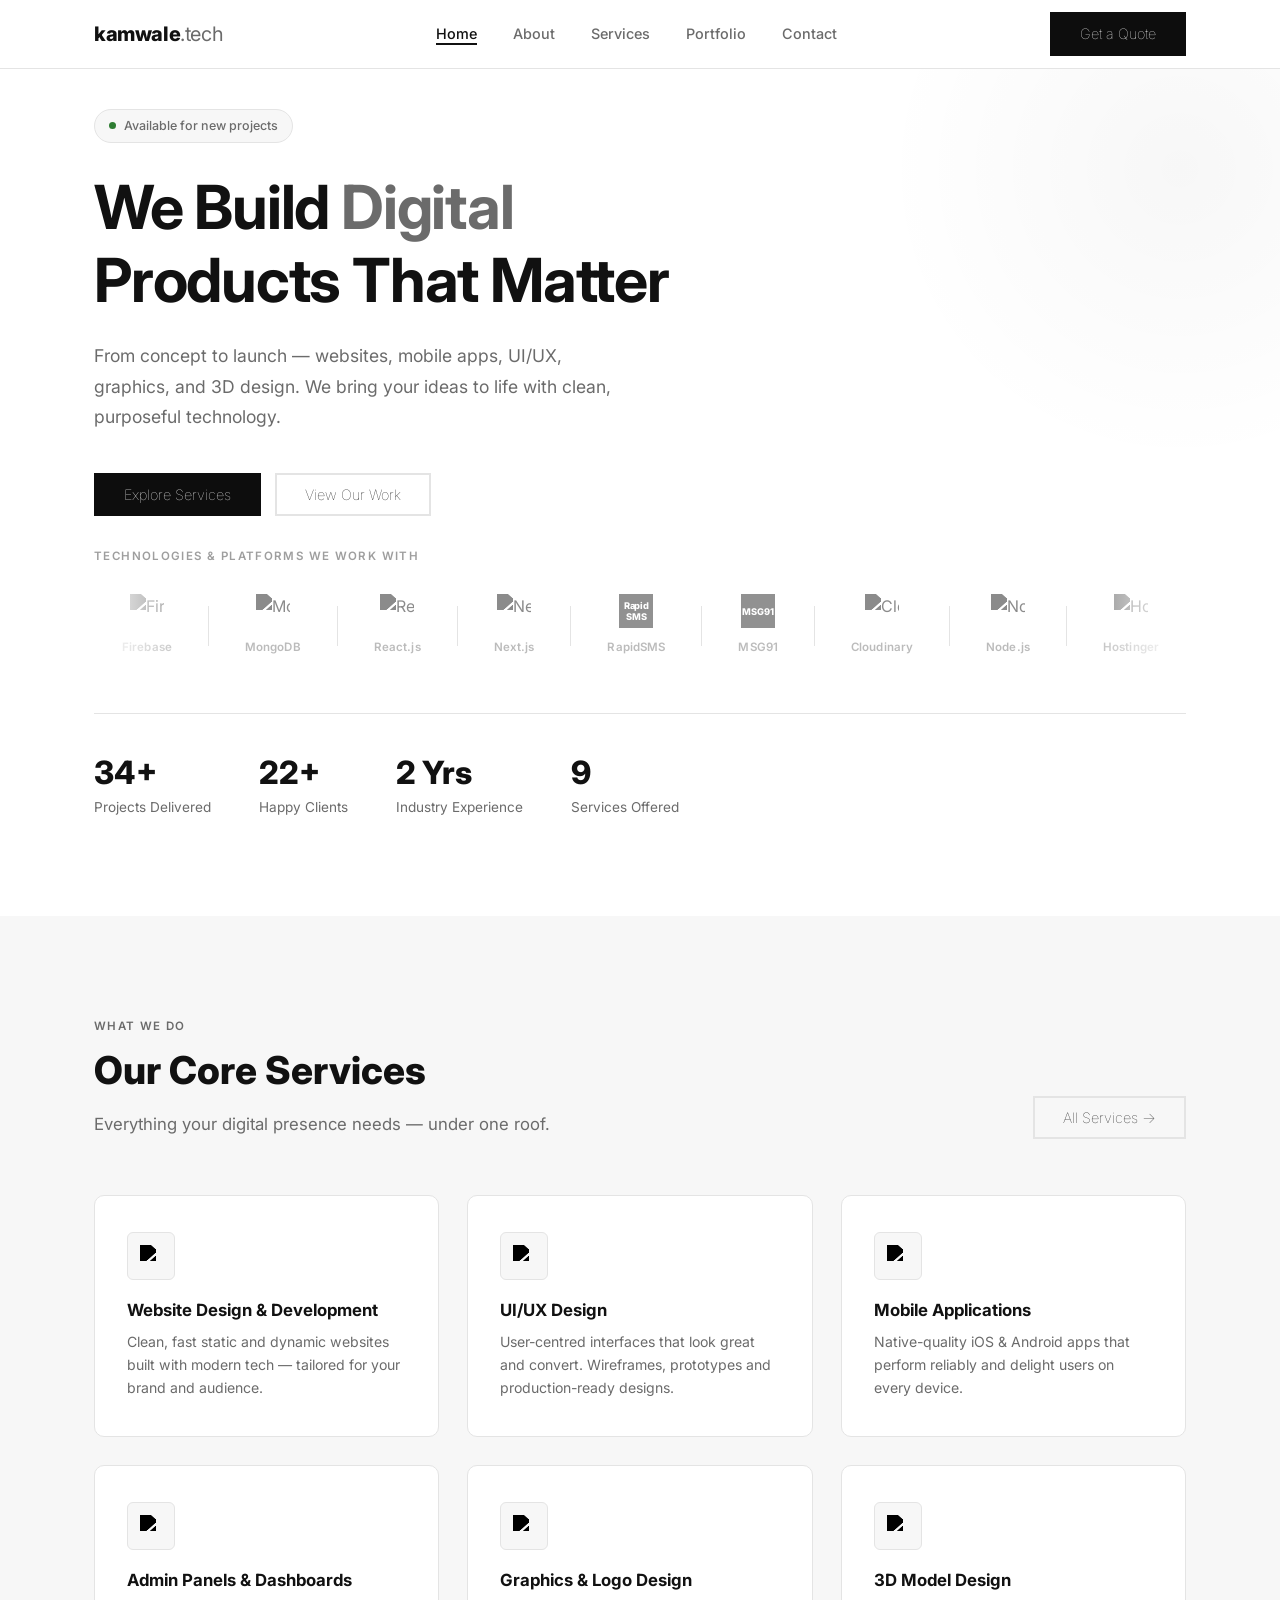
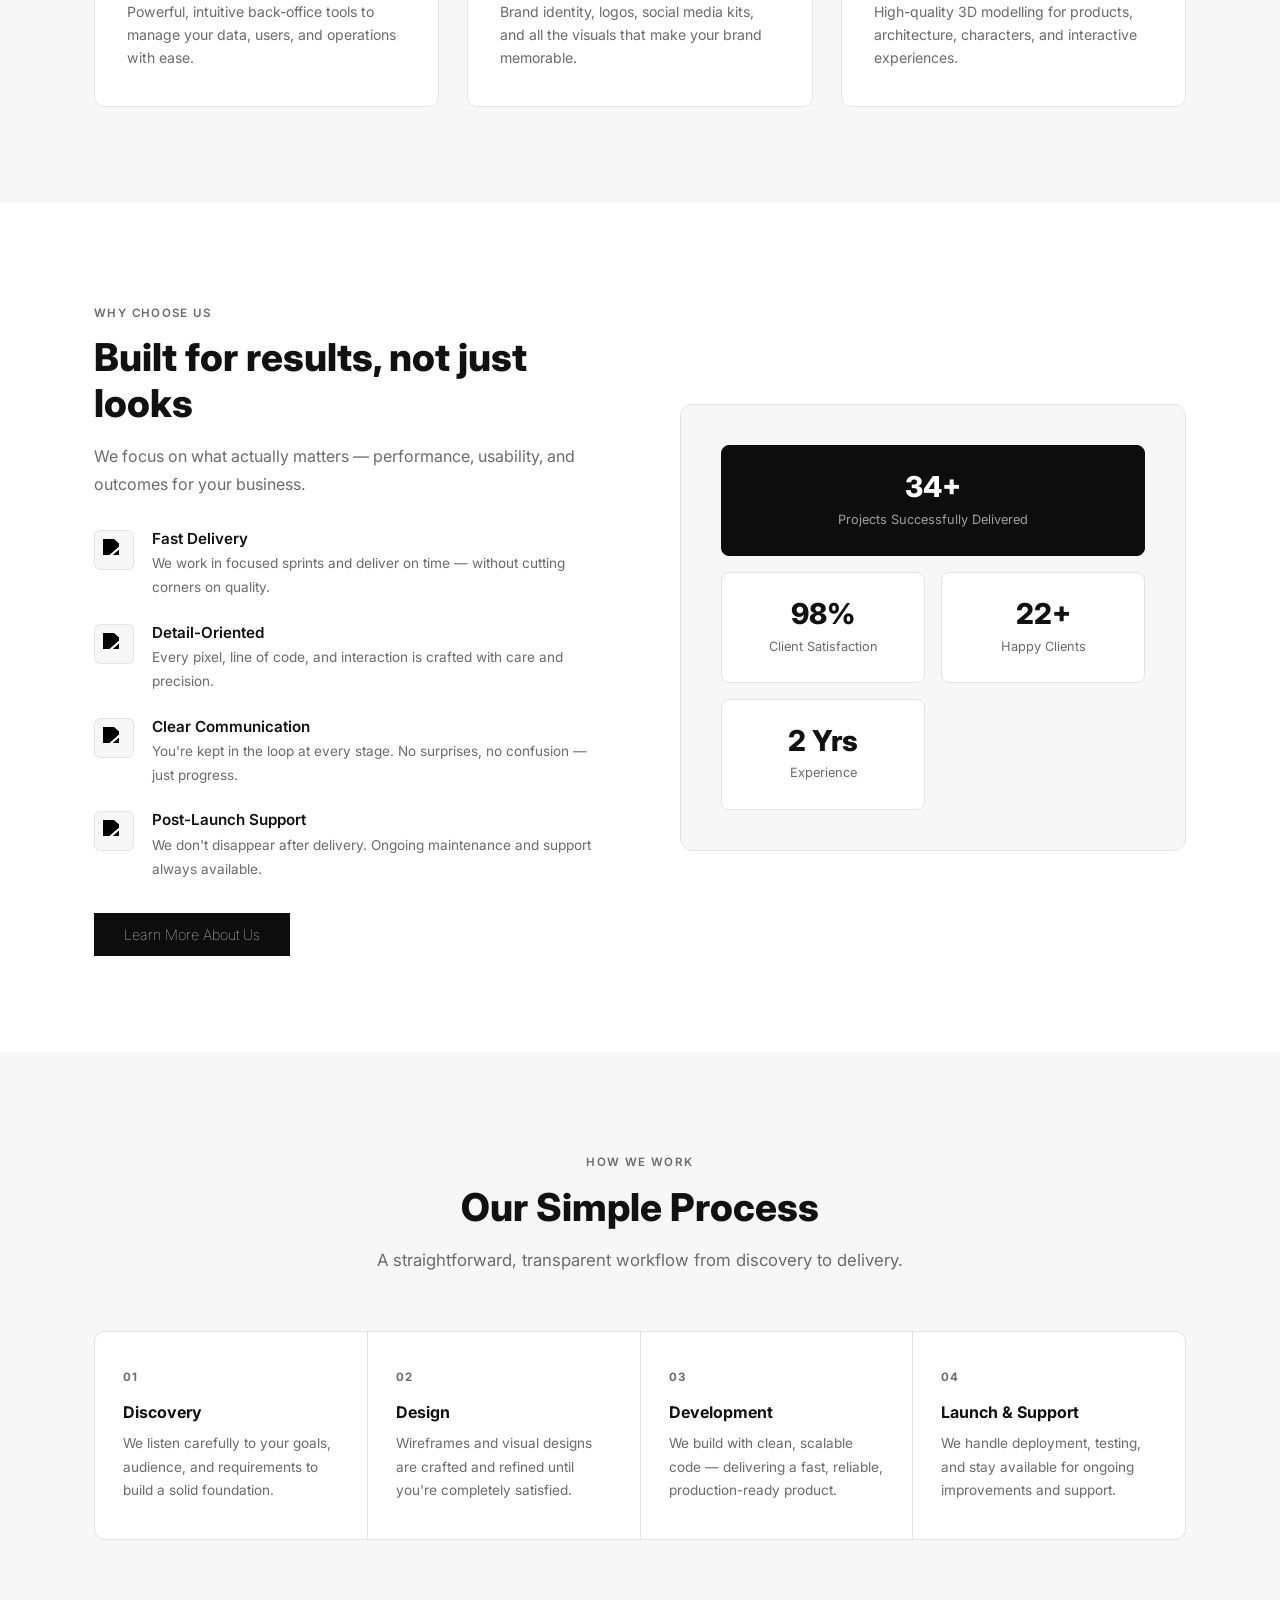
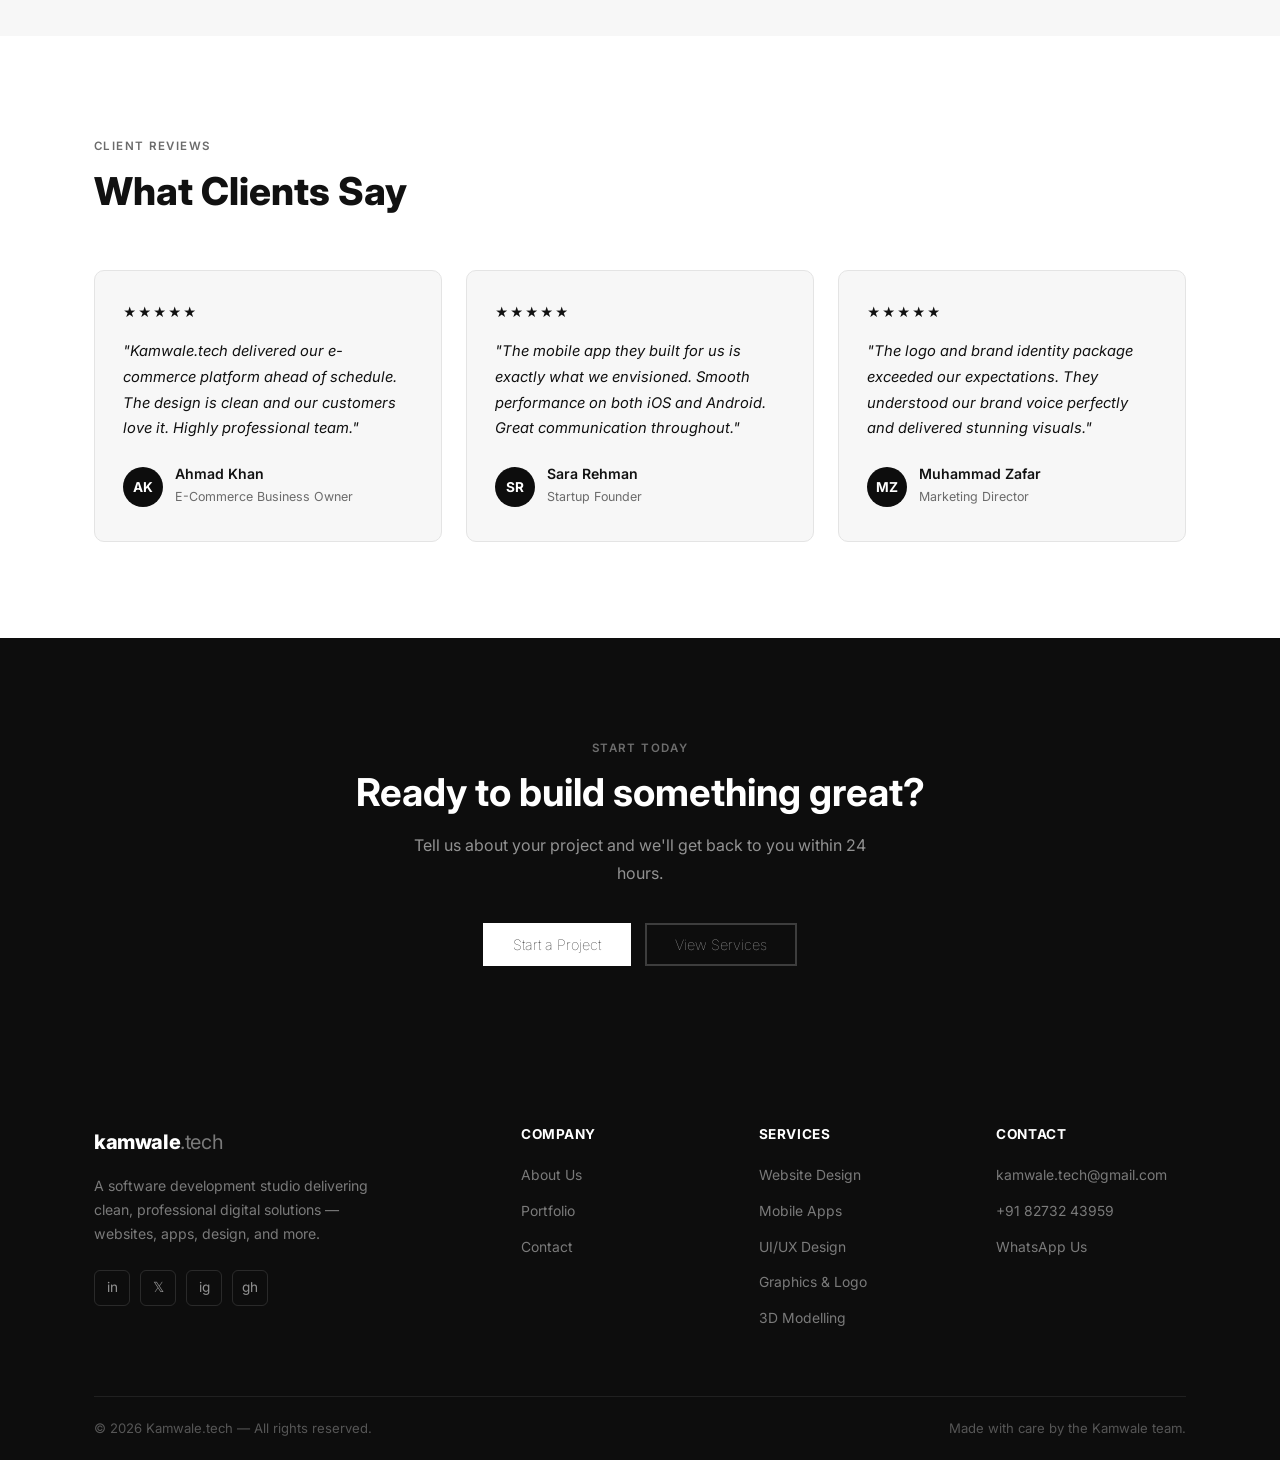
==== index.html @ 1d703f0e "upload my business website" ====
<!DOCTYPE html>
<html lang="en">

<head>
    <meta charset="UTF-8" />
    <meta name="viewport" content="width=device-width, initial-scale=1.0" />
    <meta name="description"
        content="Kamwale.tech — Professional software development services including website design, mobile apps, UI/UX, graphics and 3D design." />
    <title>Kamwale.tech — Software Development Services</title>
    <link rel="stylesheet" href="css/style.css" />
    <link rel="icon"
        href="/img/logo.png">
</head>

<body>

    <!-- ══ NAVBAR ══════════════════════════════════════════ -->
    <nav class="navbar" id="navbar">
        <div class="container">
            <div class="nav-inner">
                <a href="index.html" class="nav-logo">kamwale<span>.tech</span></a>
                <ul class="nav-links">
                    <li><a href="index.html">Home</a></li>
                    <li><a href="about.html">About</a></li>
                    <li><a href="services.html">Services</a></li>
                    <li><a href="portfolio.html">Portfolio</a></li>
                    <li><a href="contact.html">Contact</a></li>
                </ul>
                <div class="nav-cta">
                    <a href="contact.html" class="btn btn-dark">Get a Quote</a>
                </div>
                <button class="hamburger" id="hamburger" aria-label="Menu">
                    <span></span><span></span><span></span>
                </button>
            </div>
        </div>
    </nav>
    <nav class="mobile-menu" id="mobileMenu">
        <a href="index.html">Home</a>
        <a href="about.html">About</a>
        <a href="services.html">Services</a>
        <a href="portfolio.html">Portfolio</a>
        <a href="contact.html">Contact</a>
        <div class="mobile-menu-cta">
            <a href="contact.html" class="btn btn-dark" style="width:100%;justify-content:center;">Get a Quote</a>
        </div>
    </nav>

    <!-- ══ HERO ════════════════════════════════════════════ -->
    <section class="hero">
        <div class="container">

            <div class="hero-badge">
                <span></span>
                Available for new projects
            </div>
            <h1>
                We Build <em>Digital</em><br>
                Products That Matter
            </h1>
            <p class="hero-desc">
                From concept to launch — websites, mobile apps, UI/UX, graphics, and 3D design.
                We bring your ideas to life with clean, purposeful technology.
            </p>
            <div class="hero-actions">
                <a href="services.html" class="btn btn-dark">Explore Services</a>
                <a href="portfolio.html" class="btn btn-outline">View Our Work</a>
            </div>

            <!-- ── Tech Carousel ────────────────────────── -->
            <div class="tech-strip">
                <p class="tech-strip-label">Technologies &amp; Platforms We Work With</p>
                <div class="carousel-wrapper">
                    <div class="carousel-track">
                        <!-- Set 1 -->
                        <div class="carousel-item">
                            <img src="https://cdn.jsdelivr.net/npm/simple-icons@v13/icons/firebase.svg"
                                alt="Firebase" />
                            <span>Firebase</span>
                        </div>
                        <div class="carousel-divider"></div>
                        <div class="carousel-item">
                            <img src="https://cdn.jsdelivr.net/npm/simple-icons@v13/icons/mongodb.svg" alt="MongoDB" />
                            <span>MongoDB</span>
                        </div>
                        <div class="carousel-divider"></div>
                        <div class="carousel-item">
                            <img src="https://cdn.jsdelivr.net/npm/simple-icons@v13/icons/react.svg" alt="React.js" />
                            <span>React.js</span>
                        </div>
                        <div class="carousel-divider"></div>
                        <div class="carousel-item">
                            <img src="https://cdn.jsdelivr.net/npm/simple-icons@v13/icons/nextdotjs.svg"
                                alt="Next.js" />
                            <span>Next.js</span>
                        </div>
                        <div class="carousel-divider"></div>
                        <div class="carousel-item">
                            <div class="ci-text">Rapid SMS</div>
                            <span>RapidSMS</span>
                        </div>
                        <div class="carousel-divider"></div>
                        <div class="carousel-item">
                            <div class="ci-text">MSG91</div>
                            <span>MSG91</span>
                        </div>
                        <div class="carousel-divider"></div>
                        <div class="carousel-item">
                            <img src="https://cdn.jsdelivr.net/npm/simple-icons@v13/icons/cloudinary.svg"
                                alt="Cloudinary" />
                            <span>Cloudinary</span>
                        </div>
                        <div class="carousel-divider"></div>
                        <div class="carousel-item">
                            <img src="https://cdn.jsdelivr.net/npm/simple-icons@v13/icons/nodedotjs.svg"
                                alt="Node.js" />
                            <span>Node.js</span>
                        </div>
                        <div class="carousel-divider"></div>
                        <div class="carousel-item">
                            <img src="https://cdn.jsdelivr.net/npm/simple-icons@v13/icons/hostinger.svg"
                                alt="Hostinger" />
                            <span>Hostinger</span>
                        </div>
                        <div class="carousel-divider"></div>
                        <div class="carousel-item">
                            <img src="https://cdn.jsdelivr.net/npm/simple-icons@v13/icons/vercel.svg" alt="Vercel" />
                            <span>Vercel</span>
                        </div>
                        <div class="carousel-divider"></div>
                        <div class="carousel-item">
                            <img src="https://cdn.jsdelivr.net/npm/simple-icons@v13/icons/github.svg" alt="GitHub" />
                            <span>GitHub</span>
                        </div>
                        <div class="carousel-divider"></div>
                        <!-- Set 2 (duplicate for seamless loop) -->
                        <div class="carousel-item">
                            <img src="https://cdn.jsdelivr.net/npm/simple-icons@v13/icons/firebase.svg"
                                alt="Firebase" />
                            <span>Firebase</span>
                        </div>
                        <div class="carousel-divider"></div>
                        <div class="carousel-item">
                            <img src="https://cdn.jsdelivr.net/npm/simple-icons@v13/icons/mongodb.svg" alt="MongoDB" />
                            <span>MongoDB</span>
                        </div>
                        <div class="carousel-divider"></div>
                        <div class="carousel-item">
                            <img src="https://cdn.jsdelivr.net/npm/simple-icons@v13/icons/react.svg" alt="React.js" />
                            <span>React.js</span>
                        </div>
                        <div class="carousel-divider"></div>
                        <div class="carousel-item">
                            <img src="https://cdn.jsdelivr.net/npm/simple-icons@v13/icons/nextdotjs.svg"
                                alt="Next.js" />
                            <span>Next.js</span>
                        </div>
                        <div class="carousel-divider"></div>
                        <div class="carousel-item">
                            <div class="ci-text">Rapid SMS</div>
                            <span>RapidSMS</span>
                        </div>
                        <div class="carousel-divider"></div>
                        <div class="carousel-item">
                            <div class="ci-text">MSG91</div>
                            <span>MSG91</span>
                        </div>
                        <div class="carousel-divider"></div>
                        <div class="carousel-item">
                            <img src="https://cdn.jsdelivr.net/npm/simple-icons@v13/icons/cloudinary.svg"
                                alt="Cloudinary" />
                            <span>Cloudinary</span>
                        </div>
                        <div class="carousel-divider"></div>
                        <div class="carousel-item">
                            <img src="https://cdn.jsdelivr.net/npm/simple-icons@v13/icons/nodedotjs.svg"
                                alt="Node.js" />
                            <span>Node.js</span>
                        </div>
                        <div class="carousel-divider"></div>
                        <div class="carousel-item">
                            <img src="https://cdn.jsdelivr.net/npm/simple-icons@v13/icons/hostinger.svg"
                                alt="Hostinger" />
                            <span>Hostinger</span>
                        </div>
                        <div class="carousel-divider"></div>
                        <div class="carousel-item">
                            <img src="https://cdn.jsdelivr.net/npm/simple-icons@v13/icons/vercel.svg" alt="Vercel" />
                            <span>Vercel</span>
                        </div>
                        <div class="carousel-divider"></div>
                        <div class="carousel-item">
                            <img src="https://cdn.jsdelivr.net/npm/simple-icons@v13/icons/github.svg" alt="GitHub" />
                            <span>GitHub</span>
                        </div>
                        <div class="carousel-divider"></div>
                    </div>
                </div>
            </div>

            <div class="hero-stats">
                <div class="hero-stat">
                    <h3><span data-count="34" data-suffix="+">50+</span></h3>
                    <p>Projects Delivered</p>
                </div>
                <div class="hero-stat">
                    <h3><span data-count="22" data-suffix="+">30+</span></h3>
                    <p>Happy Clients</p>
                </div>
                <div class="hero-stat">
                    <h3><span data-count="2" data-suffix=" Yrs">2 Yrs</span></h3>
                    <p>Industry Experience</p>
                </div>
                <div class="hero-stat">
                    <h3><span data-count="9" data-suffix="">9</span></h3>
                    <p>Services Offered</p>
                </div>
            </div>
        </div>
    </section>

    <!-- ══ SERVICES ════════════════════════════════════════ -->
    <section class="services">
        <div class="container">
            <div class="services-header">
                <div>
                    <span class="section-tag">What We Do</span>
                    <h2 class="section-title">Our Core Services</h2>
                    <p class="section-desc">Everything your digital presence needs — under one roof.</p>
                </div>
                <a href="services.html" class="btn btn-outline">All Services →</a>
            </div>
            <div class="grid-3" data-stagger>
                <div class="service-card">
                    <div class="service-icon"><img src="https://cdn.jsdelivr.net/npm/lucide-static@0.344.0/icons/globe.svg" alt="Website" /></div>
                    <h3>Website Design & Development</h3>
                    <p>Clean, fast static and dynamic websites built with modern tech — tailored for your brand and
                        audience.</p>
                </div>
                <div class="service-card">
                    <div class="service-icon"><img src="https://cdn.jsdelivr.net/npm/lucide-static@0.344.0/icons/palette.svg" alt="UI/UX" /></div>
                    <h3>UI/UX Design</h3>
                    <p>User-centred interfaces that look great and convert. Wireframes, prototypes and production-ready
                        designs.</p>
                </div>
                <div class="service-card">
                    <div class="service-icon"><img src="https://cdn.jsdelivr.net/npm/lucide-static@0.344.0/icons/smartphone.svg" alt="Mobile" /></div>
                    <h3>Mobile Applications</h3>
                    <p>Native-quality iOS & Android apps that perform reliably and delight users on every device.</p>
                </div>
                <div class="service-card">
                    <div class="service-icon"><img src="https://cdn.jsdelivr.net/npm/lucide-static@0.344.0/icons/monitor.svg" alt="Admin Panel" /></div>
                    <h3>Admin Panels & Dashboards</h3>
                    <p>Powerful, intuitive back-office tools to manage your data, users, and operations with ease.</p>
                </div>
                <div class="service-card">
                    <div class="service-icon"><img src="https://cdn.jsdelivr.net/npm/lucide-static@0.344.0/icons/pen-tool.svg" alt="Graphics" /></div>
                    <h3>Graphics & Logo Design</h3>
                    <p>Brand identity, logos, social media kits, and all the visuals that make your brand memorable.</p>
                </div>
                <div class="service-card">
                    <div class="service-icon"><img src="https://cdn.jsdelivr.net/npm/lucide-static@0.344.0/icons/box.svg" alt="3D" /></div>
                    <h3>3D Model Design</h3>
                    <p>High-quality 3D modelling for products, architecture, characters, and interactive experiences.
                    </p>
                </div>
            </div>
        </div>
    </section>

    <!-- ══ WHY KAMWALE ══════════════════════════════════════ -->
    <section class="why-us">
        <div class="container">
            <div class="why-us-grid">
                <div>
                    <span class="section-tag">Why Choose Us</span>
                    <h2 class="section-title">Built for results, not just looks</h2>
                    <p>We focus on what actually matters — performance, usability, and outcomes for your business.</p>
                    <div class="why-list">
                        <div class="why-item reveal">
                            <div class="why-item-icon"><img src="https://cdn.jsdelivr.net/npm/lucide-static@0.344.0/icons/zap.svg" alt="Fast Delivery" /></div>
                            <div>
                                <h4>Fast Delivery</h4>
                                <p>We work in focused sprints and deliver on time — without cutting corners on quality.
                                </p>
                            </div>
                        </div>
                        <div class="why-item reveal">
                            <div class="why-item-icon"><img src="https://cdn.jsdelivr.net/npm/lucide-static@0.344.0/icons/search.svg" alt="Detail-Oriented" /></div>
                            <div>
                                <h4>Detail-Oriented</h4>
                                <p>Every pixel, line of code, and interaction is crafted with care and precision.</p>
                            </div>
                        </div>
                        <div class="why-item reveal">
                            <div class="why-item-icon"><img src="https://cdn.jsdelivr.net/npm/lucide-static@0.344.0/icons/message-circle.svg" alt="Communication" /></div>
                            <div>
                                <h4>Clear Communication</h4>
                                <p>You're kept in the loop at every stage. No surprises, no confusion — just progress.
                                </p>
                            </div>
                        </div>
                        <div class="why-item reveal">
                            <div class="why-item-icon"><img src="https://cdn.jsdelivr.net/npm/lucide-static@0.344.0/icons/shield.svg" alt="Support" /></div>
                            <div>
                                <h4>Post-Launch Support</h4>
                                <p>We don't disappear after delivery. Ongoing maintenance and support always available.
                                </p>
                            </div>
                        </div>
                    </div>
                    <div style="margin-top:32px;">
                        <a href="about.html" class="btn btn-dark">Learn More About Us</a>
                    </div>
                </div>
                <div class="why-visual reveal">
                    <div class="why-card">
                        <h3 data-count="34" data-suffix="+">35+</h3>
                        <p>Projects Successfully Delivered</p>
                    </div>
                    <div class="why-card">
                        <h3 data-count="98" data-suffix="%">98%</h3>
                        <p>Client Satisfaction</p>
                    </div>
                    <div class="why-card">
                        <h3 data-count="22" data-suffix="+">22+</h3>
                        <p>Happy Clients</p>
                    </div>
                    <div class="why-card">
                        <h3 data-count="2" data-suffix=" Yrs">2 Yrs</h3>
                        <p>Experience</p>
                    </div>
                </div>
            </div>
        </div>
    </section>

    <!-- ══ PROCESS ══════════════════════════════════════════ -->
    <section class="process">
        <div class="container">
            <div style="text-align:center;margin-bottom:0;">
                <span class="section-tag">How We Work</span>
                <h2 class="section-title">Our Simple Process</h2>
                <p class="section-desc" style="margin:0 auto;">A straightforward, transparent workflow from discovery to
                    delivery.</p>
            </div>
            <div class="process-steps reveal">
                <div class="step">
                    <div class="step-num">01</div>
                    <h3>Discovery</h3>
                    <p>We listen carefully to your goals, audience, and requirements to build a solid foundation.</p>
                </div>
                <div class="step">
                    <div class="step-num">02</div>
                    <h3>Design</h3>
                    <p>Wireframes and visual designs are crafted and refined until you're completely satisfied.</p>
                </div>
                <div class="step">
                    <div class="step-num">03</div>
                    <h3>Development</h3>
                    <p>We build with clean, scalable code — delivering a fast, reliable, production-ready product.</p>
                </div>
                <div class="step">
                    <div class="step-num">04</div>
                    <h3>Launch & Support</h3>
                    <p>We handle deployment, testing, and stay available for ongoing improvements and support.</p>
                </div>
            </div>
        </div>
    </section>

    <!-- ══ TESTIMONIALS ═════════════════════════════════════ -->
    <section class="testimonials">
        <div class="container">
            <span class="section-tag">Client Reviews</span>
            <h2 class="section-title">What Clients Say</h2>
            <div class="testi-grid">
                <div class="testi-card reveal">
                    <div class="testi-stars">★★★★★</div>
                    <blockquote>"Kamwale.tech delivered our e-commerce platform ahead of schedule. The design is clean
                        and our customers love it. Highly professional team."</blockquote>
                    <div class="testi-author">
                        <div class="testi-avatar">AK</div>
                        <div>
                            <h5>Ahmad Khan</h5>
                            <span>E-Commerce Business Owner</span>
                        </div>
                    </div>
                </div>
                <div class="testi-card reveal">
                    <div class="testi-stars">★★★★★</div>
                    <blockquote>"The mobile app they built for us is exactly what we envisioned. Smooth performance on
                        both iOS and Android. Great communication throughout."</blockquote>
                    <div class="testi-author">
                        <div class="testi-avatar">SR</div>
                        <div>
                            <h5>Sara Rehman</h5>
                            <span>Startup Founder</span>
                        </div>
                    </div>
                </div>
                <div class="testi-card reveal">
                    <div class="testi-stars">★★★★★</div>
                    <blockquote>"The logo and brand identity package exceeded our expectations. They understood our
                        brand voice perfectly and delivered stunning visuals."</blockquote>
                    <div class="testi-author">
                        <div class="testi-avatar">MZ</div>
                        <div>
                            <h5>Muhammad Zafar</h5>
                            <span>Marketing Director</span>
                        </div>
                    </div>
                </div>
            </div>
        </div>
    </section>

    <!-- ══ CTA BANNER ═══════════════════════════════════════ -->
    <section class="cta-banner">
        <div class="container">
            <span class="section-tag" style="color:rgba(255,255,255,0.4);">Start Today</span>
            <h2>Ready to build something great?</h2>
            <p>Tell us about your project and we'll get back to you within 24 hours.</p>
            <div class="btn-actions">
                <a href="contact.html" class="btn btn-white">Start a Project</a>
                <a href="services.html" class="btn btn-outline"
                    style="border-color:rgba(255,255,255,0.2);color:rgba(255,255,255,0.7);">View Services</a>
            </div>
        </div>
    </section>

    <!-- ══ FOOTER ═══════════════════════════════════════════ -->
    <footer class="footer">
        <div class="container">
            <div class="footer-grid">
                <div class="footer-brand">
                    <a href="index.html" class="nav-logo">kamwale<span>.tech</span></a>
                    <p>A software development studio delivering clean, professional digital solutions — websites, apps,
                        design, and more.</p>
                    <div class="footer-social">
                        <a href="https://www.linkedin.com/in/kamwale-tech" class="social-icon" title="LinkedIn">in</a>
                        <a href="#" class="social-icon" title="Twitter/X">𝕏</a>
                        <a href="#" class="social-icon" title="Instagram">ig</a>
                        <a href="#" class="social-icon" title="GitHub">gh</a>
                    </div>
                </div>
                <div class="footer-col">
                    <h4>Company</h4>
                    <ul>
                        <li><a href="about.html">About Us</a></li>
                        <li><a href="portfolio.html">Portfolio</a></li>
                        <li><a href="contact.html">Contact</a></li>
                    </ul>
                </div>
                <div class="footer-col">
                    <h4>Services</h4>
                    <ul>
                        <li><a href="services.html">Website Design</a></li>
                        <li><a href="services.html">Mobile Apps</a></li>
                        <li><a href="services.html">UI/UX Design</a></li>
                        <li><a href="services.html">Graphics & Logo</a></li>
                        <li><a href="services.html">3D Modelling</a></li>
                    </ul>
                </div>
                <div class="footer-col">
                    <h4>Contact</h4>
                    <ul>
                        <li><a href="mailto:kamwale.tech@gmail.com">kamwale.tech@gmail.com</a></li>
                        <li><a href="tel:+918273243959">+91 82732 43959</a></li>
                        <li><a href="https://wa.me/918273243959" target="_blank">WhatsApp Us</a></li>
                    </ul>
                </div>
            </div>
            <div class="footer-bottom">
                <p>&copy; 2026 Kamwale.tech — All rights reserved.</p>
                <p>Made with care by the Kamwale team.</p>
            </div>
        </div>
    </footer>

    <button class="scroll-top" id="scrollTop" aria-label="Back to top">↑</button>

    <script src="js/main.js"></script>
</body>

</html>
---- css/style.css ----
/* ======================================================
   Kamwale.tech — Main Stylesheet
   Theme: Minimal, Clean, Monochrome
====================================================== */

@import url('https://fonts.googleapis.com/css2?family=Inter:wght@300;400;500;600;700;800&display=swap');

/* ── Reset & Base ──────────────────────────────────── */
*, *::before, *::after {
  box-sizing: border-box;
  margin: 0;
  padding: 0;
}

:root {
  --bg:         #ffffff;
  --bg-soft:    #f7f7f7;
  --bg-dark:    #0d0d0d;
  --bg-dark2:   #161616;
  --text:       #111111;
  --text-muted: #6b6b6b;
  --border:     #e4e4e4;
  --accent:     #111111;
  --white:      #ffffff;
  --radius:     6px;
  --transition: 0.25s ease;
  --shadow:     0 2px 16px rgba(0,0,0,0.07);
  --shadow-md:  0 4px 32px rgba(0,0,0,0.10);
}

html {
  scroll-behavior: smooth;
  font-size: 16px;
}

body {
  font-family: 'Inter', sans-serif;
  background: var(--bg);
  color: var(--text);
  line-height: 1.6;
  overflow-x: hidden;
}

a {
  color: inherit;
  text-decoration: none;
}

ul { list-style: none; }

img { max-width: 100%; display: block; }

/* ── Typography ────────────────────────────────────── */
h1, h2, h3, h4, h5 { font-weight: 700; line-height: 1.2; }
h1 { font-size: clamp(2.2rem, 5vw, 3.8rem); }
h2 { font-size: clamp(1.6rem, 3vw, 2.4rem); }
h3 { font-size: clamp(1.1rem, 2vw, 1.4rem); }
p  { color: var(--text-muted); font-size: 1rem; line-height: 1.75; }

.section-tag {
  display: inline-block;
  font-size: 0.72rem;
  font-weight: 600;
  letter-spacing: 0.12em;
  text-transform: uppercase;
  color: var(--text-muted);
  margin-bottom: 0.75rem;
}

.section-title {
  font-weight: 800;
  margin-bottom: 1rem;
}

.section-desc {
  font-size: 1.05rem;
  max-width: 560px;
  color: var(--text-muted);
}

/* ── Layout ────────────────────────────────────────── */
.container {
  max-width: 1140px;
  margin: 0 auto;
  padding: 0 24px;
}

section { padding: 96px 0; }

.grid-2 { display: grid; grid-template-columns: 1fr 1fr; gap: 48px; align-items: center; }
.grid-3 { display: grid; grid-template-columns: repeat(3, 1fr); gap: 28px; }
.grid-4 { display: grid; grid-template-columns: repeat(4, 1fr); gap: 24px; }

/* ── Buttons ───────────────────────────────────────── */
.btn {
  display: inline-flex;
  align-items: center;
  gap: 8px;
  padding: 8px 28px;
  /* border-radius: var(--radius); */
  font-size: 0.9rem;
  font-weight: 100;
  cursor: pointer;
  transition: all var(--transition);
  border: 2px solid transparent;
}

.btn-dark {
  background: var(--bg-dark);
  color: var(--white);
  border-color: var(--bg-dark);
}

.btn-dark:hover {
  background: #2a2a2a;
  border-color: #2a2a2a;
}

.btn-outline {
  background: transparent;
  color: var(--text);
  border-color: var(--border);
}

.btn-outline:hover {
  background: var(--bg-soft);
  border-color: var(--text);
}

.btn-white {
  background: var(--white);
  color: var(--bg-dark);
  border-color: var(--white);
}

.btn-white:hover {
  background: #eeeeee;
  border-color: #eeeeee;
}

/* ── Navbar ────────────────────────────────────────── */
.navbar {
  position: sticky;
  top: 0;
  z-index: 999;
  background: rgba(255, 255, 255, 0.95);
  backdrop-filter: blur(12px);
  -webkit-backdrop-filter: blur(12px);
  border-bottom: 1px solid var(--border);
  padding: 0;
  transition: box-shadow var(--transition);
}

.navbar.scrolled {
  box-shadow: var(--shadow);
}

.nav-inner {
  display: flex;
  align-items: center;
  justify-content: space-between;
  height: 68px;
}

.nav-logo {
  font-size: 1.25rem;
  font-weight: 800;
  color: var(--text);
  letter-spacing: -0.02em;
}

.nav-logo span {
  color: var(--text-muted);
  font-weight: 400;
}

.nav-links {
  display: flex;
  align-items: center;
  gap: 36px;
}

.nav-links a {
  font-size: 0.9rem;
  font-weight: 500;
  color: var(--text-muted);
  transition: color var(--transition);
  position: relative;
}

.nav-links a::after {
  content: '';
  position: absolute;
  bottom: -3px;
  left: 0;
  width: 0;
  height: 2px;
  background: var(--text);
  transition: width var(--transition);
}

.nav-links a:hover,
.nav-links a.active {
  color: var(--text);
}

.nav-links a:hover::after,
.nav-links a.active::after {
  width: 100%;
}

.nav-cta {
  display: flex;
  align-items: center;
  gap: 12px;
}

.hamburger {
  display: none;
  flex-direction: column;
  gap: 5px;
  cursor: pointer;
  padding: 4px;
}

.hamburger span {
  display: block;
  width: 24px;
  height: 2px;
  background: var(--text);
  transition: all var(--transition);
}

/* ── Hero ──────────────────────────────────────────── */
.hero {
  padding: 40px 0 96px;
  background: var(--bg);
  position: relative;
  overflow: hidden;
}

.hero::before {
  content: '';
  position: absolute;
  top: -200px;
  right: -200px;
  width: 600px;
  height: 600px;
  background: radial-gradient(circle, rgba(0,0,0,0.03) 0%, transparent 70%);
  pointer-events: none;
}

.hero-badge {
  display: inline-flex;
  align-items: center;
  gap: 8px;
  background: var(--bg-soft);
  border: 1px solid var(--border);
  border-radius: 100px;
  padding: 6px 14px;
  font-size: 0.78rem;
  font-weight: 500;
  color: var(--text-muted);
  margin-bottom: 28px;
}

.hero-badge span {
  display: inline-block;
  width: 7px;
  height: 7px;
  border-radius: 50%;
  background: #2e7d32;
}

.hero h1 {
  margin-bottom: 24px;
  letter-spacing: -0.02em;
  max-width: 760px;
}

.hero h1 em {
  font-style: normal;
  color: var(--text-muted);
}

.hero-desc {
  font-size: 1.1rem;
  max-width: 520px;
  color: var(--text-muted);
  margin-bottom: 40px;
}

.hero-actions {
  display: flex;
  gap: 14px;
  flex-wrap: wrap;
  margin-bottom: 30px;
}

.hero-stats {
  display: flex;
  gap: 48px;
  flex-wrap: wrap;
  padding-top: 40px;
  border-top: 1px solid var(--border);
}

.hero-stat h3 {
  font-size: 2rem;
  font-weight: 800;
  margin-bottom: 4px;
}

.hero-stat p {
  font-size: 0.85rem;
  color: var(--text-muted);
}

/* ── Services ──────────────────────────────────────── */
.services { background: var(--bg-soft); }

.services-header {
  display: flex;
  justify-content: space-between;
  align-items: flex-end;
  margin-bottom: 56px;
  flex-wrap: wrap;
  gap: 24px;
}

.service-card {
  background: var(--white);
  border: 1px solid var(--border);
  border-radius: 10px;
  padding: 36px 32px;
  transition: all var(--transition);
  cursor: default;
}

.service-card:hover {
  transform: translateY(-4px);
  box-shadow: var(--shadow-md);
  border-color: #cccccc;
}

.service-icon {
  width: 48px;
  height: 48px;
  background: var(--bg-soft);
  border: 1px solid var(--border);
  border-radius: var(--radius);
  display: flex;
  align-items: center;
  justify-content: center;
  font-size: 1.2rem;
  margin-bottom: 20px;
}

.service-icon img,
.service-full-card .service-icon img,
.why-item-icon img,
.contact-item-icon img,
.value-icon img {
  width: 22px;
  height: 22px;
  display: block;
  filter: brightness(0) saturate(100%);
}

.service-card h3 {
  font-size: 1.05rem;
  font-weight: 700;
  margin-bottom: 10px;
}

.service-card p {
  font-size: 0.88rem;
  line-height: 1.65;
}

/* ── Why Us ────────────────────────────────────────── */
.why-us {}

.why-us-grid {
  display: grid;
  grid-template-columns: 1fr 1fr;
  gap: 80px;
  align-items: center;
}

.why-list { margin-top: 32px; display: flex; flex-direction: column; gap: 24px; }

.why-item {
  display: flex;
  gap: 18px;
  align-items: flex-start;
}

.why-item-icon {
  width: 40px;
  height: 40px;
  min-width: 40px;
  background: var(--bg-soft);
  border: 1px solid var(--border);
  border-radius: var(--radius);
  display: flex;
  align-items: center;
  justify-content: center;
  font-size: 1rem;
}

.why-item h4 {
  font-size: 0.95rem;
  font-weight: 600;
  margin-bottom: 4px;
}

.why-item p {
  font-size: 0.85rem;
}

.why-visual {
  background: var(--bg-soft);
  border: 1px solid var(--border);
  border-radius: 12px;
  padding: 40px;
  display: grid;
  grid-template-columns: 1fr 1fr;
  gap: 16px;
}

.why-card {
  background: var(--white);
  border: 1px solid var(--border);
  border-radius: 8px;
  padding: 24px 20px;
  text-align: center;
}

.why-card:first-child {
  grid-column: 1 / -1;
  background: var(--bg-dark);
  color: var(--white);
  border-color: var(--bg-dark);
}

.why-card:first-child h3,
.why-card:first-child p {
  color: inherit;
}

.why-card:first-child p {
  opacity: 0.6;
}

.why-card h3 {
  font-size: 1.8rem;
  font-weight: 800;
  margin-bottom: 4px;
}

.why-card p {
  font-size: 0.8rem;
}

/* ── Process ───────────────────────────────────────── */
.process { background: var(--bg-soft); }

.process-steps {
  display: grid;
  grid-template-columns: repeat(4, 1fr);
  gap: 1px;
  background: var(--border);
  border: 1px solid var(--border);
  border-radius: 10px;
  overflow: hidden;
  margin-top: 56px;
}

.step {
  background: var(--white);
  padding: 36px 28px;
  position: relative;
}

.step-num {
  font-size: 0.72rem;
  font-weight: 700;
  letter-spacing: 0.1em;
  color: var(--text-muted);
  margin-bottom: 16px;
}

.step h3 {
  font-size: 1rem;
  font-weight: 700;
  margin-bottom: 10px;
}

.step p { font-size: 0.85rem; }

/* ── Testimonials ──────────────────────────────────── */
.testimonials {}

.testi-grid {
  display: grid;
  grid-template-columns: repeat(3, 1fr);
  gap: 24px;
  margin-top: 56px;
}

.testi-card {
  background: var(--bg-soft);
  border: 1px solid var(--border);
  border-radius: 10px;
  padding: 32px 28px;
}

.testi-stars {
  color: #111;
  font-size: 0.8rem;
  letter-spacing: 2px;
  margin-bottom: 16px;
}

.testi-card blockquote {
  font-size: 0.92rem;
  line-height: 1.75;
  color: var(--text);
  margin-bottom: 24px;
  font-style: italic;
}

.testi-author {
  display: flex;
  align-items: center;
  gap: 12px;
}

.testi-avatar {
  width: 40px;
  height: 40px;
  border-radius: 50%;
  background: var(--bg-dark);
  display: flex;
  align-items: center;
  justify-content: center;
  color: var(--white);
  font-weight: 700;
  font-size: 0.85rem;
}

.testi-author h5 {
  font-size: 0.88rem;
  font-weight: 600;
}

.testi-author span {
  font-size: 0.78rem;
  color: var(--text-muted);
}

/* ── CTA Banner ────────────────────────────────────── */
.cta-banner {
  background: var(--bg-dark);
  color: var(--white);
  padding: 96px 0;
  text-align: center;
}

.cta-banner h2 {
  color: var(--white);
  margin-bottom: 16px;
}

.cta-banner p {
  color: rgba(255,255,255,0.55);
  margin: 0 auto 36px;
  max-width: 500px;
}

.cta-banner .btn-actions {
  display: flex;
  gap: 14px;
  justify-content: center;
  flex-wrap: wrap;
}

/* ── About Page ────────────────────────────────────── */
.page-hero {
  padding: 80px 0 64px;
  border-bottom: 1px solid var(--border);
}

.page-hero .section-tag { margin-bottom: 12px; }
.page-hero h1 { margin-bottom: 16px; }
.page-hero p { font-size: 1.05rem; }

.about-story { background: var(--bg); }

.about-values { background: var(--bg-soft); }

.values-grid {
  display: grid;
  grid-template-columns: repeat(3, 1fr);
  gap: 24px;
  margin-top: 48px;
}

.value-card {
  background: var(--white);
  border: 1px solid var(--border);
  border-radius: 10px;
  padding: 32px 28px;
}

.value-icon {
  font-size: 1.5rem;
  margin-bottom: 16px;
}

.value-card h3 {
  font-size: 1rem;
  font-weight: 700;
  margin-bottom: 10px;
}

.value-card p { font-size: 0.88rem; }

.team-grid {
  display: grid;
  grid-template-columns: repeat(4, 1fr);
  gap: 24px;
  margin-top: 48px;
}

.team-card {
  text-align: center;
}

.team-avatar {
  width: 84px;
  height: 84px;
  border-radius: 50%;
  background: var(--bg-soft);
  border: 1px solid var(--border);
  display: flex;
  align-items: center;
  justify-content: center;
  font-size: 1.5rem;
  font-weight: 800;
  margin: 0 auto 16px;
  color: var(--text);
}

.team-card h3 { font-size: 0.95rem; font-weight: 700; margin-bottom: 4px; }
.team-card span { font-size: 0.8rem; color: var(--text-muted); }

/* ── Services Page ─────────────────────────────────── */
.services-intro { background: var(--bg); }

.services-full-grid {
  display: grid;
  grid-template-columns: repeat(3, 1fr);
  gap: 28px;
  margin-top: 56px;
}

.service-full-card {
  border: 1px solid var(--border);
  border-radius: 10px;
  padding: 40px 32px;
  transition: all var(--transition);
}

.service-full-card:hover {
  background: var(--bg-soft);
  transform: translateY(-4px);
}

.service-full-card .service-icon {
  width: 56px;
  height: 56px;
  font-size: 1.4rem;
}

.service-full-card h3 {
  font-size: 1.1rem;
  margin-bottom: 12px;
}

.service-full-card p {
  font-size: 0.9rem;
  margin-bottom: 20px;
}

.service-tags {
  display: flex;
  flex-wrap: wrap;
  gap: 8px;
}

.tag {
  background: var(--bg-soft);
  border: 1px solid var(--border);
  border-radius: 100px;
  padding: 3px 12px;
  font-size: 0.75rem;
  font-weight: 500;
  color: var(--text-muted);
}

/* ── Portfolio Page ────────────────────────────────── */
.portfolio-filters {
  display: flex;
  gap: 8px;
  flex-wrap: wrap;
  margin-bottom: 48px;
  margin-top: 48px;
}

.filter-btn {
  padding: 8px 18px;
  border-radius: 100px;
  border: 1px solid var(--border);
  background: transparent;
  font-size: 0.82rem;
  font-weight: 500;
  cursor: pointer;
  transition: all var(--transition);
  color: var(--text-muted);
  font-family: 'Inter', sans-serif;
}

.filter-btn:hover,
.filter-btn.active {
  background: var(--bg-dark);
  border-color: var(--bg-dark);
  color: var(--white);
}

.portfolio-grid {
  display: grid;
  grid-template-columns: repeat(3, 1fr);
  gap: 24px;
}

.portfolio-card {
  border: 1px solid var(--border);
  border-radius: 10px;
  overflow: hidden;
  transition: all var(--transition);
}

.portfolio-card:hover {
  transform: translateY(-4px);
  box-shadow: var(--shadow-md);
}

.portfolio-thumb {
  height: 200px;
  background: var(--bg-soft);
  display: flex;
  align-items: center;
  justify-content: center;
  font-size: 2.5rem;
  border-bottom: 1px solid var(--border);
}

.portfolio-info {
  padding: 20px;
}

.portfolio-info .tag {
  margin-bottom: 10px;
}

.portfolio-info h3 {
  font-size: 0.95rem;
  font-weight: 700;
  margin-bottom: 6px;
}

.portfolio-info p { font-size: 0.83rem; }

.portfolio-thumb img {
  width: 100%;
  height: 100%;
  object-fit: cover;
  object-position: top center;
  display: block;
  transition: transform 0.55s ease;
}
.portfolio-card:hover .portfolio-thumb img {
  transform: scale(1.05);
}
.portfolio-thumb.app-thumb {
  flex-direction: column;
  gap: 10px;
  background: linear-gradient(135deg, #0d1b2a 0%, #1b3a5c 100%);
  color: #fff;
}
.portfolio-thumb.dating-thumb {
  flex-direction: column;
  gap: 10px;
  background: linear-gradient(135deg, #2a0d1b 0%, #5c1b35 100%);
  color: #fff;
}
.app-thumb-icon {
  font-size: 2.8rem;
  line-height: 1;
}
.app-thumb-label {
  font-size: 0.7rem;
  font-weight: 600;
  letter-spacing: 0.1em;
  text-transform: uppercase;
  opacity: 0.55;
}
.portfolio-visit {
  display: inline-flex;
  align-items: center;
  gap: 5px;
  margin-top: 14px;
  font-size: 0.78rem;
  font-weight: 700;
  color: var(--accent);
  text-decoration: none;
  letter-spacing: 0.03em;
  transition: gap 0.2s ease;
}
.portfolio-visit:hover { gap: 9px; text-decoration: underline; }
.portfolio-card .tag.tag-wix {
  background: rgba(255,158,0,0.12);
  color: #f9a825;
  border-color: rgba(255,158,0,0.25);
}

/* ── Contact Page ──────────────────────────────────── */
.contact-layout {
  display: grid;
  grid-template-columns: 1fr 1.6fr;
  gap: 64px;
  align-items: flex-start;
}

.contact-info-block h3 {
  font-size: 1.5rem;
  margin-bottom: 16px;
}

.contact-info-block p { margin-bottom: 36px; }

.contact-item {
  display: flex;
  gap: 14px;
  align-items: flex-start;
  margin-bottom: 24px;
}

.contact-item-icon {
  width: 40px;
  height: 40px;
  min-width: 40px;
  background: var(--bg-soft);
  border: 1px solid var(--border);
  border-radius: var(--radius);
  display: flex;
  align-items: center;
  justify-content: center;
  font-size: 0.95rem;
}

.contact-item h4 { font-size: 0.85rem; font-weight: 600; margin-bottom: 2px; }
.contact-item p  { font-size: 0.83rem; margin-bottom: 0; }

.contact-form-card {
  background: var(--bg-soft);
  border: 1px solid var(--border);
  border-radius: 12px;
  padding: 40px;
}

.contact-form-card h3 {
  font-size: 1.25rem;
  margin-bottom: 28px;
}

.form-row { display: grid; grid-template-columns: 1fr 1fr; gap: 16px; }

.form-group {
  margin-bottom: 20px;
}

.form-group label {
  display: block;
  font-size: 0.83rem;
  font-weight: 600;
  margin-bottom: 6px;
  color: var(--text);
}

.form-group input,
.form-group select,
.form-group textarea {
  width: 100%;
  padding: 12px 14px;
  border: 1px solid var(--border);
  border-radius: var(--radius);
  font-size: 0.9rem;
  font-family: 'Inter', sans-serif;
  background: var(--white);
  color: var(--text);
  outline: none;
  transition: border-color var(--transition);
}

.form-group input:focus,
.form-group select:focus,
.form-group textarea:focus {
  border-color: var(--text);
}

.form-group textarea { resize: vertical; min-height: 120px; }

/* ── Footer ────────────────────────────────────────── */
.footer {
  background: var(--bg-dark);
  color: var(--white);
  padding-top: 64px;
}

.footer-grid {
  display: grid;
  grid-template-columns: 2fr 1fr 1fr 1fr;
  gap: 48px;
  padding-bottom: 56px;
  border-bottom: 1px solid rgba(255,255,255,0.08);
}

.footer-brand .nav-logo {
  color: var(--white);
  display: inline-block;
  margin-bottom: 16px;
}

.footer-brand .nav-logo span {
  color: rgba(255,255,255,0.45);
}

.footer-brand p {
  font-size: 0.88rem;
  color: rgba(255,255,255,0.45);
  line-height: 1.7;
  max-width: 280px;
}

.footer-social {
  display: flex;
  gap: 10px;
  margin-top: 24px;
}

.social-icon {
  width: 36px;
  height: 36px;
  border-radius: var(--radius);
  border: 1px solid rgba(255,255,255,0.12);
  display: flex;
  align-items: center;
  justify-content: center;
  font-size: 0.85rem;
  color: rgba(255,255,255,0.55);
  transition: all var(--transition);
}

.social-icon:hover {
  border-color: rgba(255,255,255,0.35);
  color: var(--white);
}

.footer-col h4 {
  font-size: 0.85rem;
  font-weight: 700;
  color: var(--white);
  margin-bottom: 20px;
  letter-spacing: 0.04em;
  text-transform: uppercase;
}

.footer-col ul li {
  margin-bottom: 10px;
}

.footer-col ul li a {
  font-size: 0.87rem;
  color: rgba(255,255,255,0.45);
  transition: color var(--transition);
}

.footer-col ul li a:hover {
  color: var(--white);
}

.footer-bottom {
  display: flex;
  align-items: center;
  justify-content: space-between;
  padding: 20px 0;
  flex-wrap: wrap;
  gap: 12px;
}

.footer-bottom p {
  font-size: 0.82rem;
  color: rgba(255,255,255,0.3);
}

/* ── Mobile Navigation Menu ────────────────────────── */
.mobile-menu {
  display: none;
  position: fixed;
  top: 68px;
  left: 0;
  right: 0;
  background: var(--white);
  border-bottom: 1px solid var(--border);
  padding: 20px 24px;
  z-index: 998;
  flex-direction: column;
  gap: 4px;
  box-shadow: var(--shadow-md);
}

.mobile-menu.open { display: flex; }

.mobile-menu a {
  display: block;
  padding: 12px 16px;
  font-size: 0.95rem;
  font-weight: 500;
  color: var(--text-muted);
  border-radius: var(--radius);
  transition: all var(--transition);
}

.mobile-menu a:hover,
.mobile-menu a.active {
  background: var(--bg-soft);
  color: var(--text);
}

.mobile-menu-cta {
  margin-top: 8px;
  padding-top: 16px;
  border-top: 1px solid var(--border);
}

/* ── Divider ───────────────────────────────────────── */
.divider {
  height: 1px;
  background: var(--border);
  margin: 0;
}

/* ── Alert / Notification ──────────────────────────── */
.form-success {
  display: none;
  background: #f0f9f0;
  border: 1px solid #c3e6c3;
  border-radius: var(--radius);
  padding: 14px 18px;
  font-size: 0.88rem;
  color: #2e7d32;
  margin-top: 16px;
}

/* ── Tech Strip Carousel ───────────────────────────── */
.tech-strip {
  padding: 0 0 56px;
  overflow: hidden;
}

.tech-strip-label {
  /* text-align: center; */
  font-size: 0.72rem;
  font-weight: 600;
  letter-spacing: 0.12em;
  text-transform: uppercase;
  color: var(--text-muted);
  margin-bottom: 28px;
  opacity: 0.65;
}

.carousel-wrapper {
  overflow: hidden;
  position: relative;
}

.carousel-wrapper::before,
.carousel-wrapper::after {
  content: '';
  position: absolute;
  top: 0;
  bottom: 0;
  width: 100px;
  z-index: 2;
  pointer-events: none;
}

.carousel-wrapper::before {
  left: 0;
  background: linear-gradient(to right, var(--bg), transparent);
}

.carousel-wrapper::after {
  right: 0;
  background: linear-gradient(to left, var(--bg), transparent);
}

.carousel-track {
  display: flex;
  align-items: center;
  width: max-content;
  animation: carouselScroll 30s linear infinite;
}

.carousel-track:hover {
  animation-play-state: paused;
}

@keyframes carouselScroll {
  0%   { transform: translateX(0); }
  100% { transform: translateX(-50%); }
}

.carousel-item {
  display: flex;
  flex-direction: column;
  align-items: center;
  gap: 10px;
  padding: 0 28px;
  opacity: 0.45;
  transition: opacity var(--transition), transform var(--transition);
  white-space: nowrap;
  cursor: default;
}

.carousel-item:hover {
  opacity: 1;
  transform: translateY(-4px);
}

.carousel-item img {
  width: 34px;
  height: 34px;
  object-fit: contain;
  filter: brightness(0) saturate(100%);
  display: block;
}

.carousel-item .ci-text {
  width: 34px;
  height: 34px;
  display: flex;
  align-items: center;
  justify-content: center;
  font-size: 0.58rem;
  font-weight: 800;
  text-wrap: wrap;
  letter-spacing: -0.01em;
  background: var(--bg-dark);
  color: var(--white);
  /* border-radius: 6px; */
  text-align: center;
  line-height: 1.2;
  padding: 4px 0px;
}

.carousel-item span {
  font-size: 0.72rem;
  font-weight: 600;
  color: var(--text-muted);
  letter-spacing: 0.01em;
}

.carousel-divider {
  width: 1px;
  height: 40px;
  background: var(--border);
  margin: 0 8px;
  flex-shrink: 0;
}

/* ── Scroll to Top ─────────────────────────────────── */
.scroll-top {
  position: fixed;
  bottom: 28px;
  right: 28px;
  width: 44px;
  height: 44px;
  background: var(--bg-dark);
  color: var(--white);
  border: none;
  border-radius: var(--radius);
  font-size: 1rem;
  cursor: pointer;
  opacity: 0;
  visibility: hidden;
  transition: all var(--transition);
  z-index: 999;
  display: flex;
  align-items: center;
  justify-content: center;
}

.scroll-top.visible {
  opacity: 1;
  visibility: visible;
}

.scroll-top:hover {
  background: #2a2a2a;
  transform: translateY(-2px);
}

/* ── Fade-in Animations ────────────────────────────── */
.reveal {
  opacity: 0;
  transform: translateY(28px);
  transition: opacity 0.55s ease, transform 0.55s ease;
}

.reveal.visible {
  opacity: 1;
  transform: translateY(0);
}

/* ── Responsive ────────────────────────────────────── */
@media (max-width: 1024px) {
  .grid-4, .team-grid { grid-template-columns: repeat(2, 1fr); }
  .footer-grid { grid-template-columns: 1fr 1fr; }
  .process-steps { grid-template-columns: repeat(2, 1fr); }
}

@media (max-width: 768px) {
  section { padding: 64px 0; }
  .nav-links, .nav-cta { display: none; }
  .hamburger { display: flex; }
  .grid-2, .grid-3, .why-us-grid, .contact-layout { grid-template-columns: 1fr; }
  .services-full-grid, .portfolio-grid, .testi-grid, .values-grid { grid-template-columns: 1fr; }
  .form-row { grid-template-columns: 1fr; }
  .hero { padding: 80px 0 64px; }
  .hero-stats { gap: 32px; }
  .services-header { flex-direction: column; align-items: flex-start; }
  .why-visual { display: none; }
  .footer-grid { grid-template-columns: 1fr; gap: 32px; }
  .process-steps { grid-template-columns: 1fr; }
  .portfolio-grid { grid-template-columns: repeat(2, 1fr); }
}

@media (max-width: 480px) {
  .portfolio-grid { grid-template-columns: 1fr; }
  .hero-actions .btn { padding: 12px 20px; font-size: 0.85rem; }
  .team-grid { grid-template-columns: repeat(2, 1fr); }
}
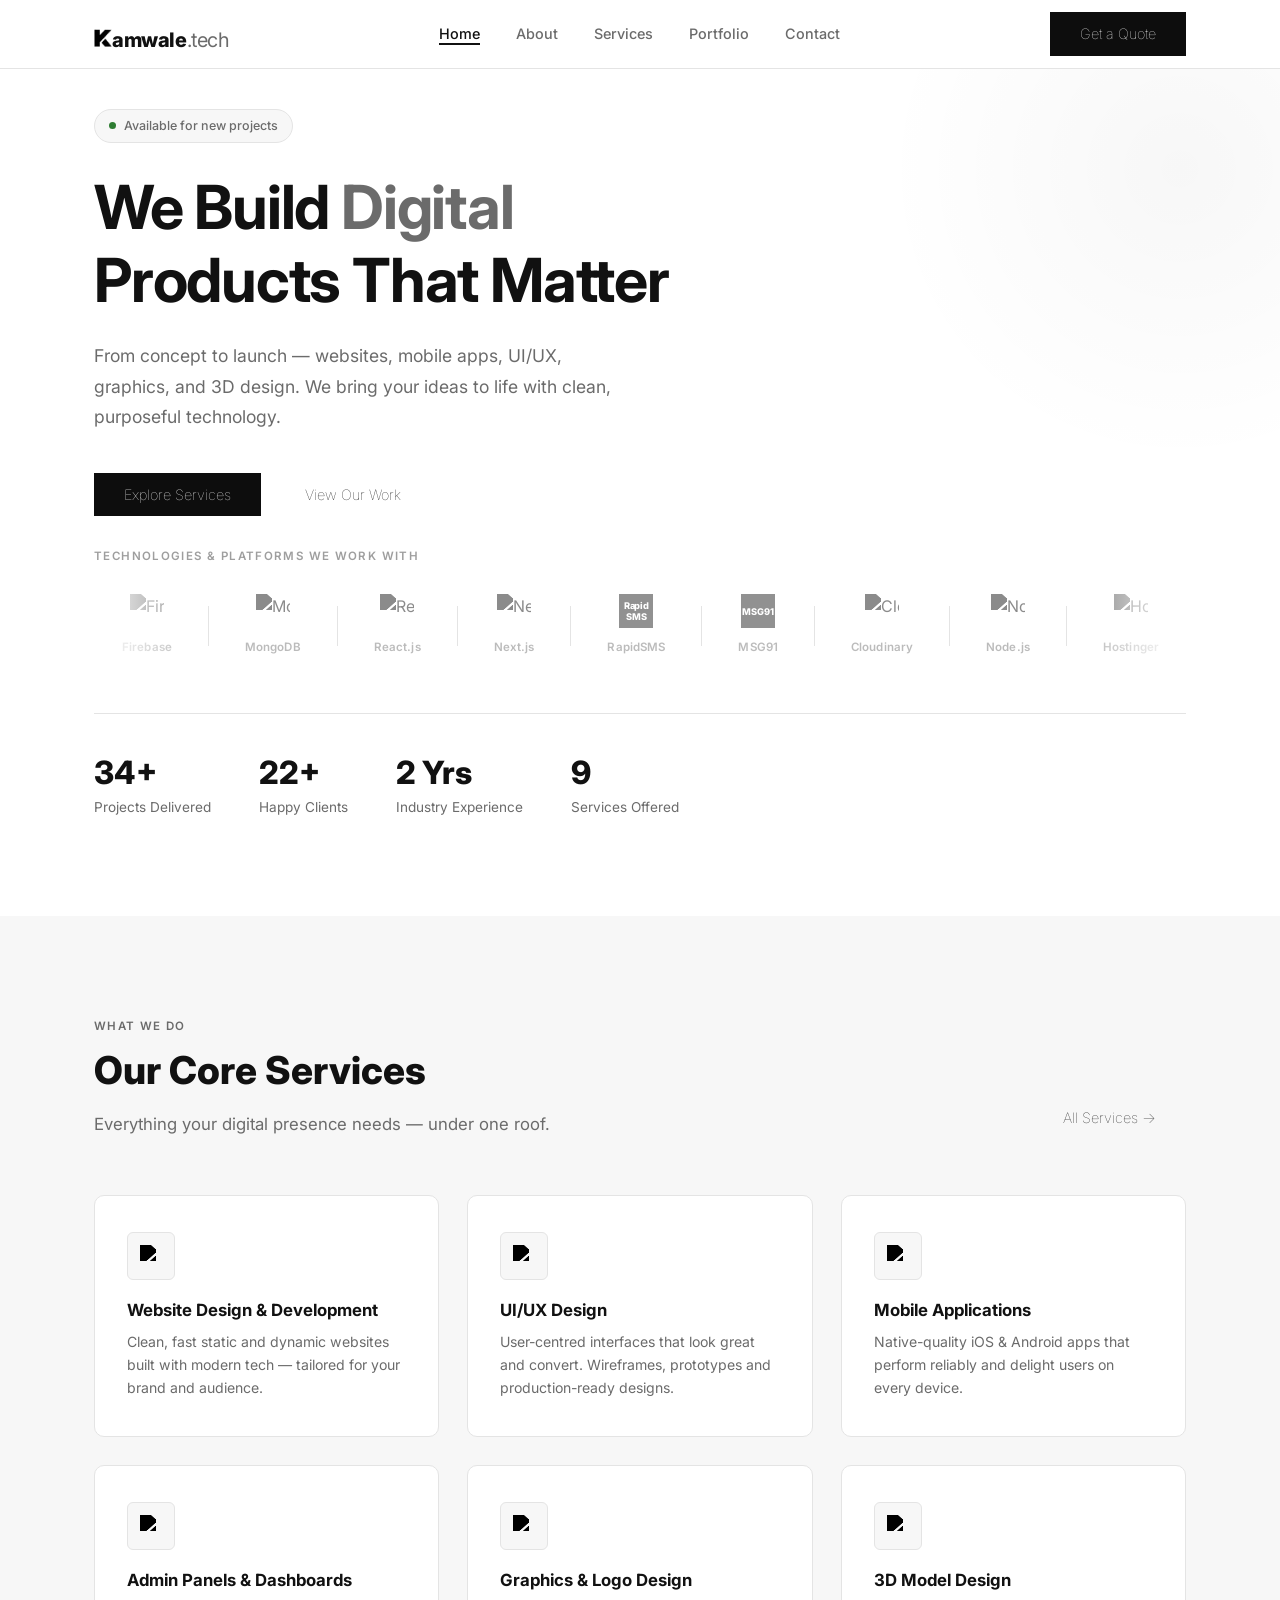
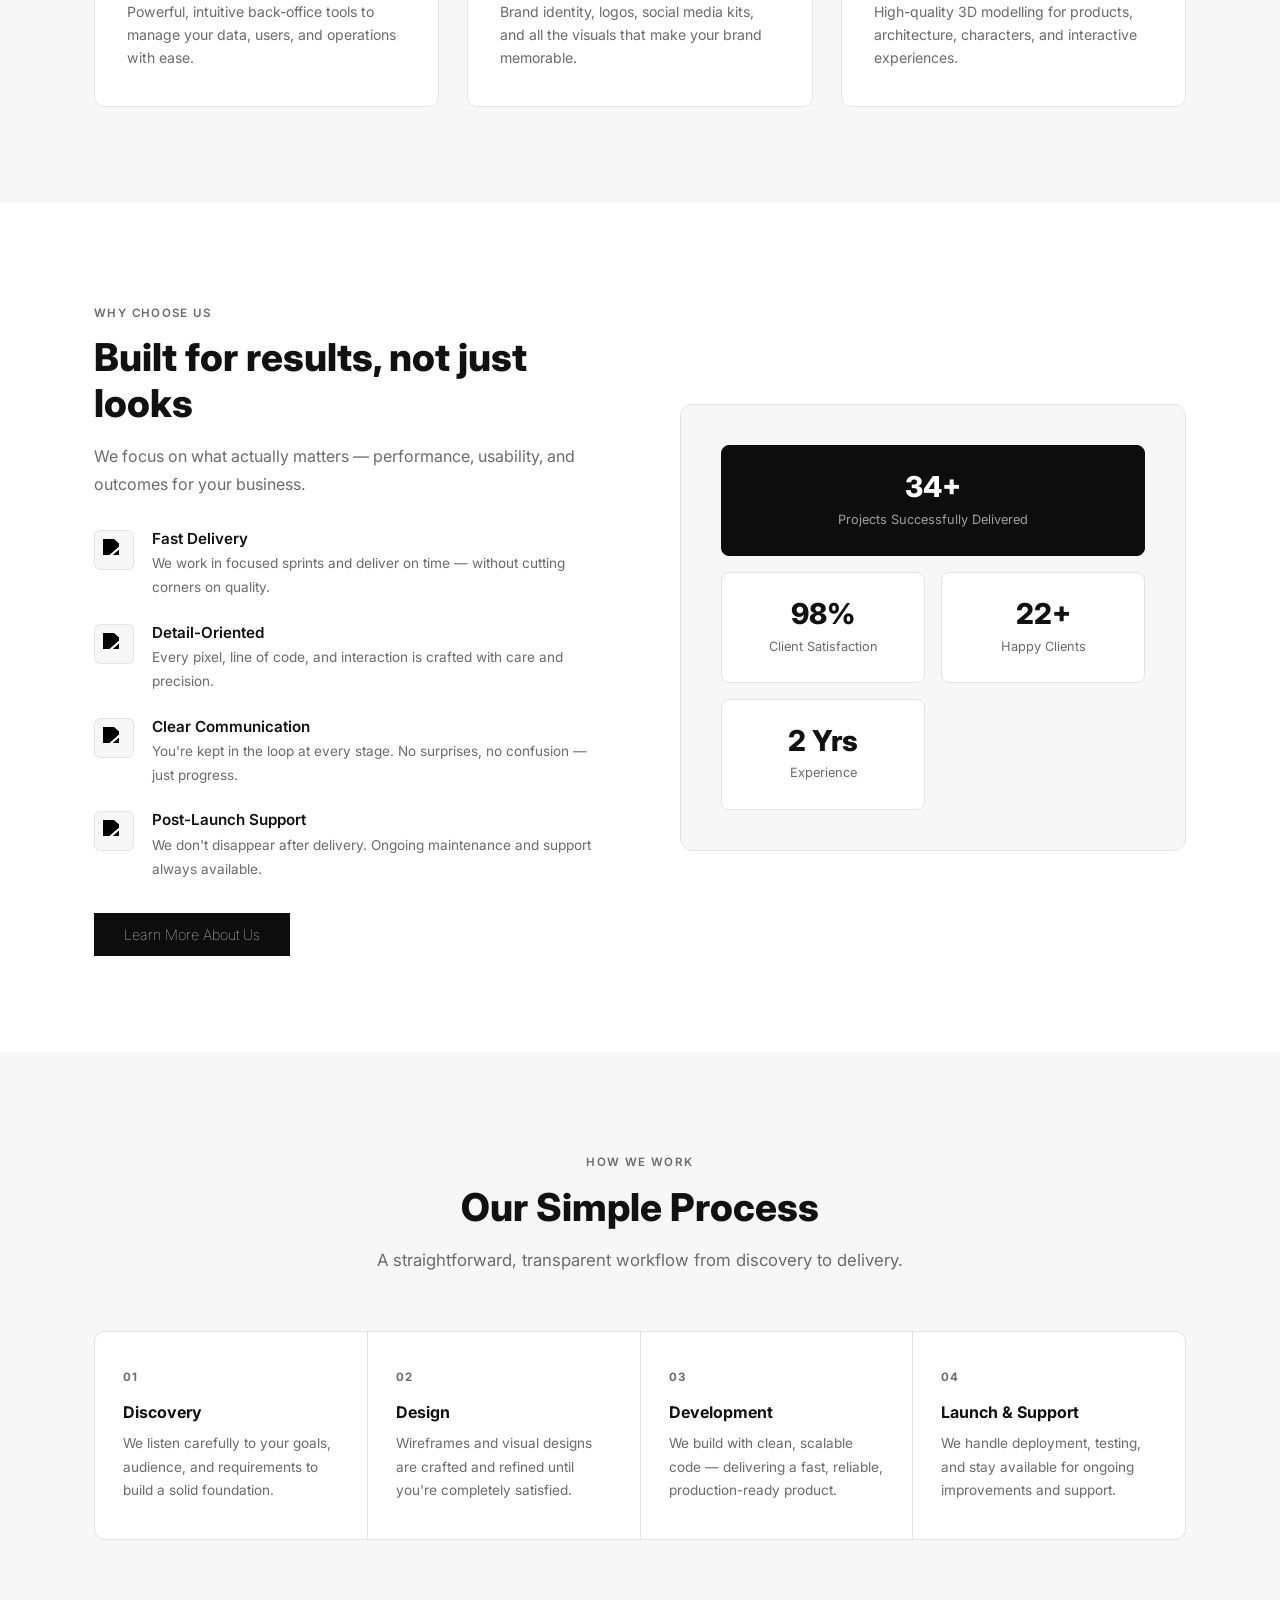
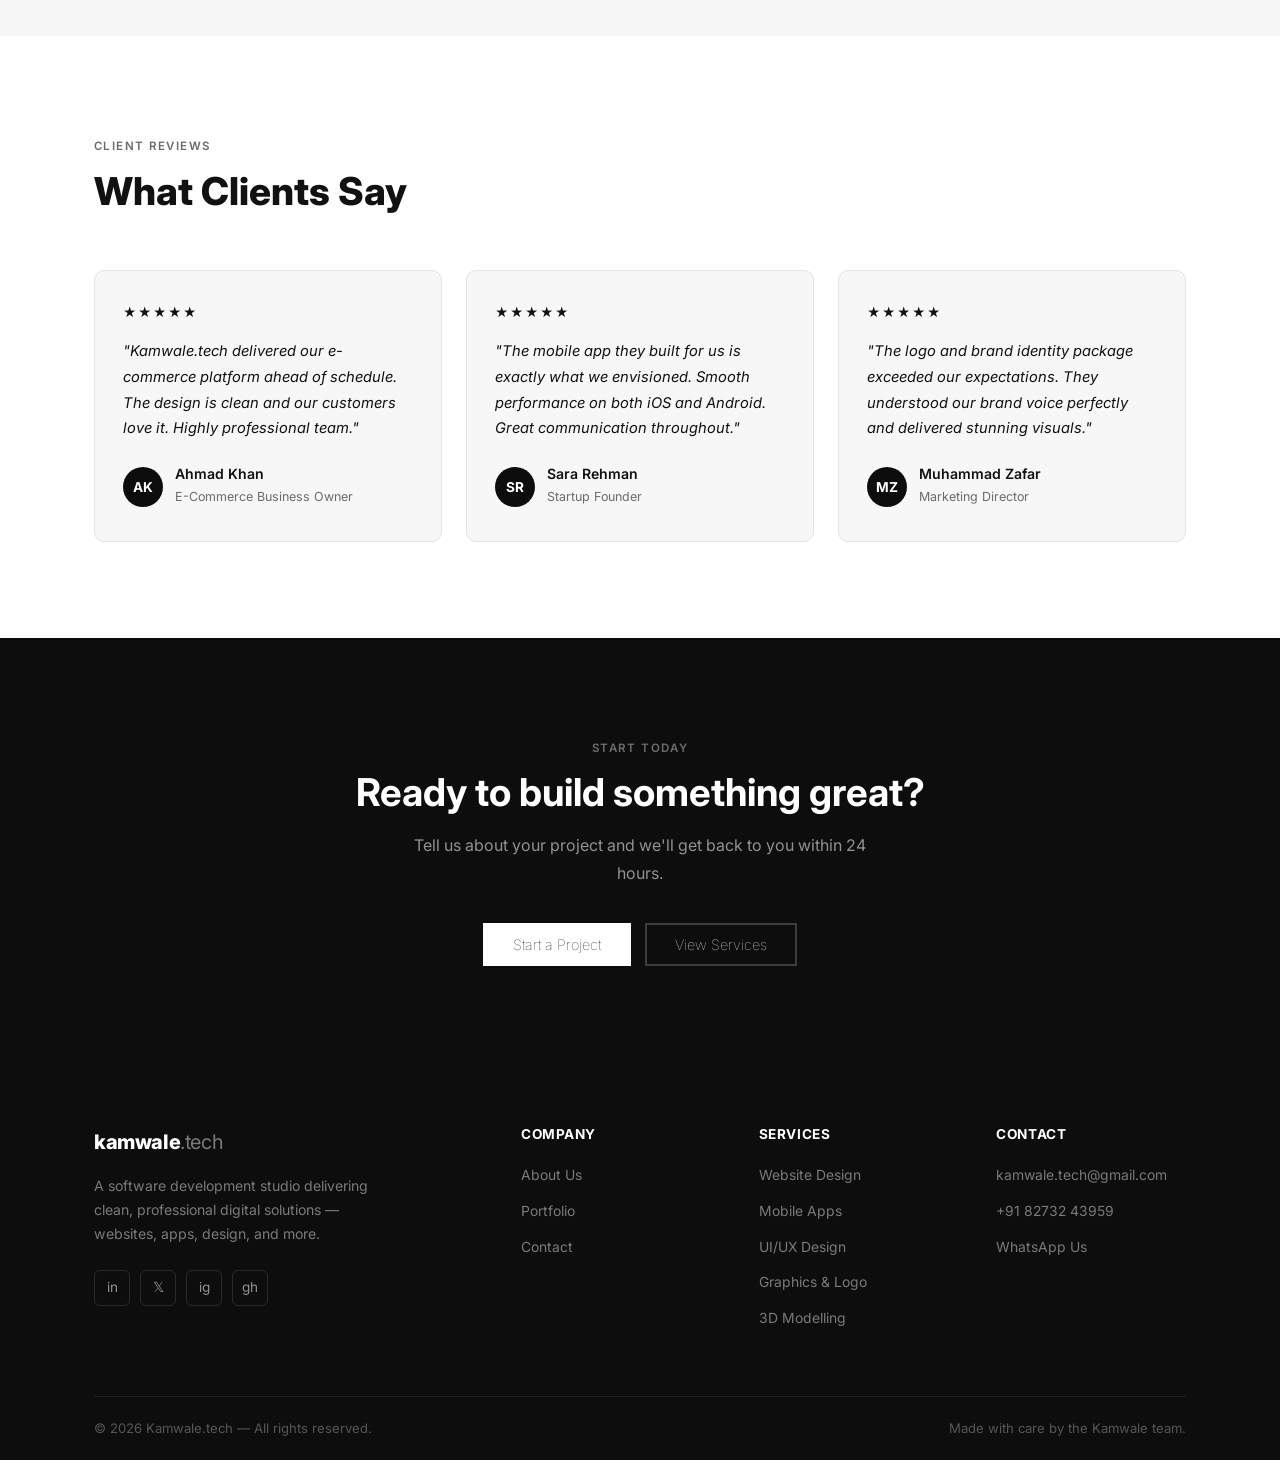
==== commit b13b9521: "some new changes" ====
--- a/index.html
+++ b/index.html
@@ -18,7 +18,7 @@
     <nav class="navbar" id="navbar">
         <div class="container">
             <div class="nav-inner">
-                <a href="index.html" class="nav-logo">kamwale<span>.tech</span></a>
+                <a href="index.html" class="nav-logo" style="display: flex; align-items: top; height: 20px;"><img src="/img/removebg-logo.png" style="margin-top: 5px;" height="18" width="18" alt="./img/logo.png">amwale<span>.tech</span></a>
                 <ul class="nav-links">
                     <li><a href="index.html">Home</a></li>
                     <li><a href="about.html">About</a></li>
@@ -424,7 +424,7 @@
             <div class="btn-actions">
                 <a href="contact.html" class="btn btn-white">Start a Project</a>
                 <a href="services.html" class="btn btn-outline"
-                    style="border-color:rgba(255,255,255,0.2);color:rgba(255,255,255,0.7);">View Services</a>
+                    style="border-color:rgba(255,255,255,0.2); ">View Services</a>
             </div>
         </div>
     </section>
--- a/css/style.css
+++ b/css/style.css
@@ -116,14 +116,18 @@
   border-color: #2a2a2a;
 }
 
-.btn-outline {
+.btn .btn-outline {
+  /* color: white; */
   background: transparent;
-  color: var(--text);
+  /* color: var(--text); */
   border-color: var(--border);
 }
 
 .btn-outline:hover {
-  background: var(--bg-soft);
+  color: white;
+  /* background: var(--bg-soft); */
+  background-color: black;
+
   border-color: var(--text);
 }
 
@@ -281,6 +285,7 @@
 .hero h1 em {
   font-style: normal;
   color: var(--text-muted);
+  /* color: hsl(85, 85%, 45%); */
 }
 
 .hero-desc {
@@ -1250,8 +1255,9 @@
   .grid-2, .grid-3, .why-us-grid, .contact-layout { grid-template-columns: 1fr; }
   .services-full-grid, .portfolio-grid, .testi-grid, .values-grid { grid-template-columns: 1fr; }
   .form-row { grid-template-columns: 1fr; }
-  .hero { padding: 80px 0 64px; }
-  .hero-stats { gap: 32px; }
+  .hero { padding:40px 0 64px; }
+  .hero-stats { gap: 32px; scale: calc(90%);}
+
   .services-header { flex-direction: column; align-items: flex-start; }
   .why-visual { display: none; }
   .footer-grid { grid-template-columns: 1fr; gap: 32px; }
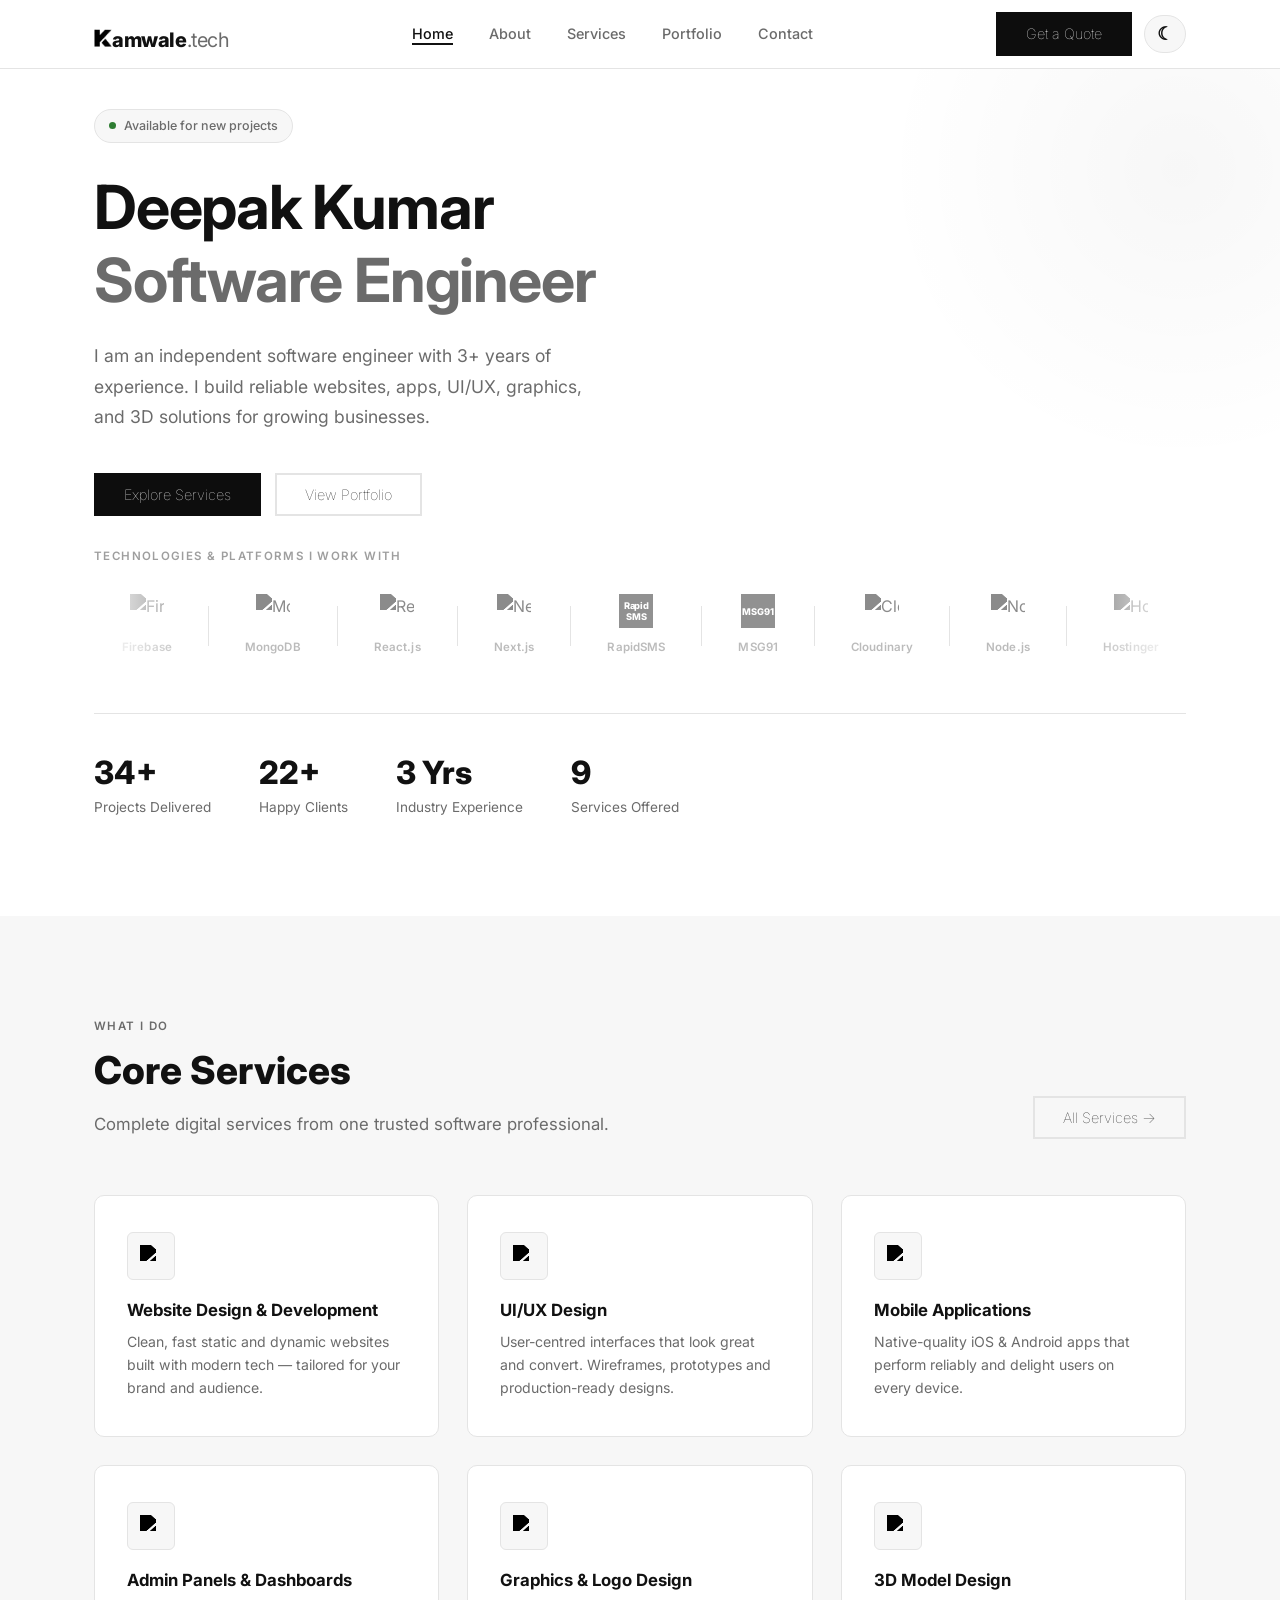
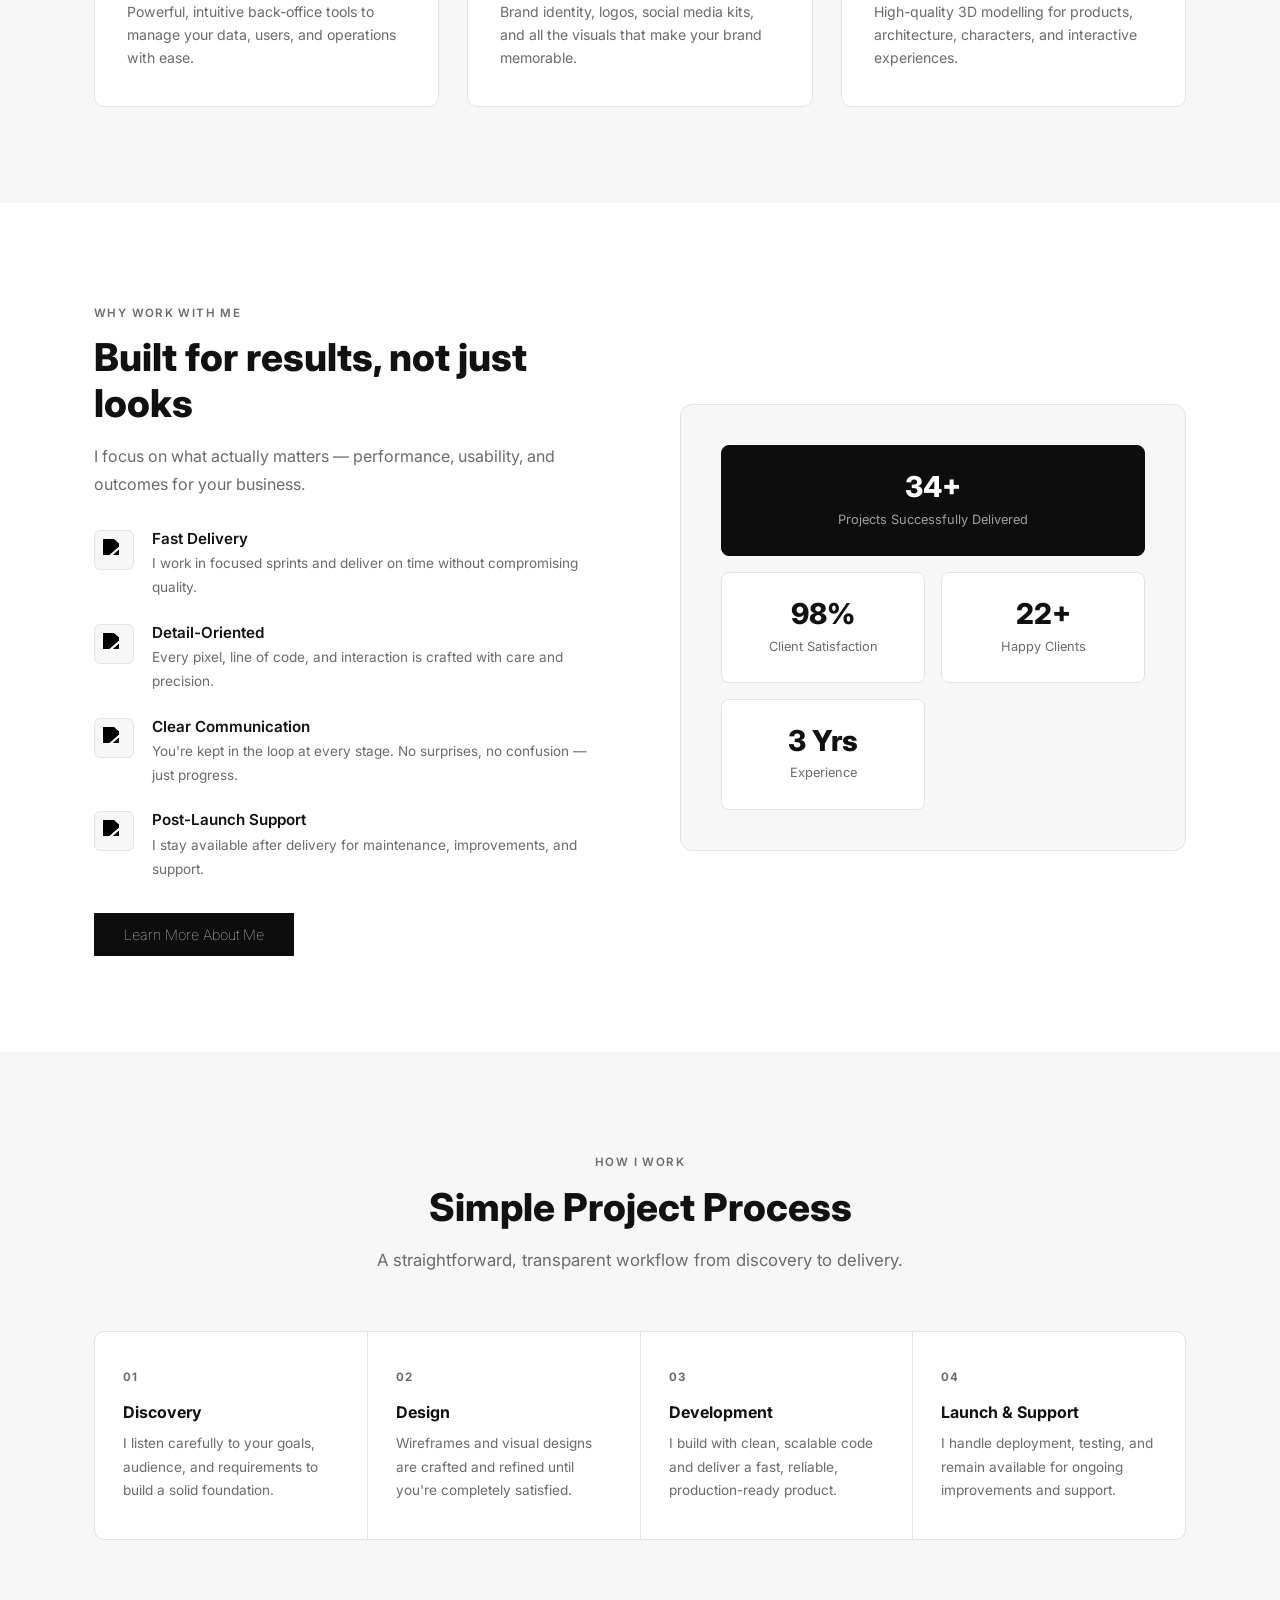
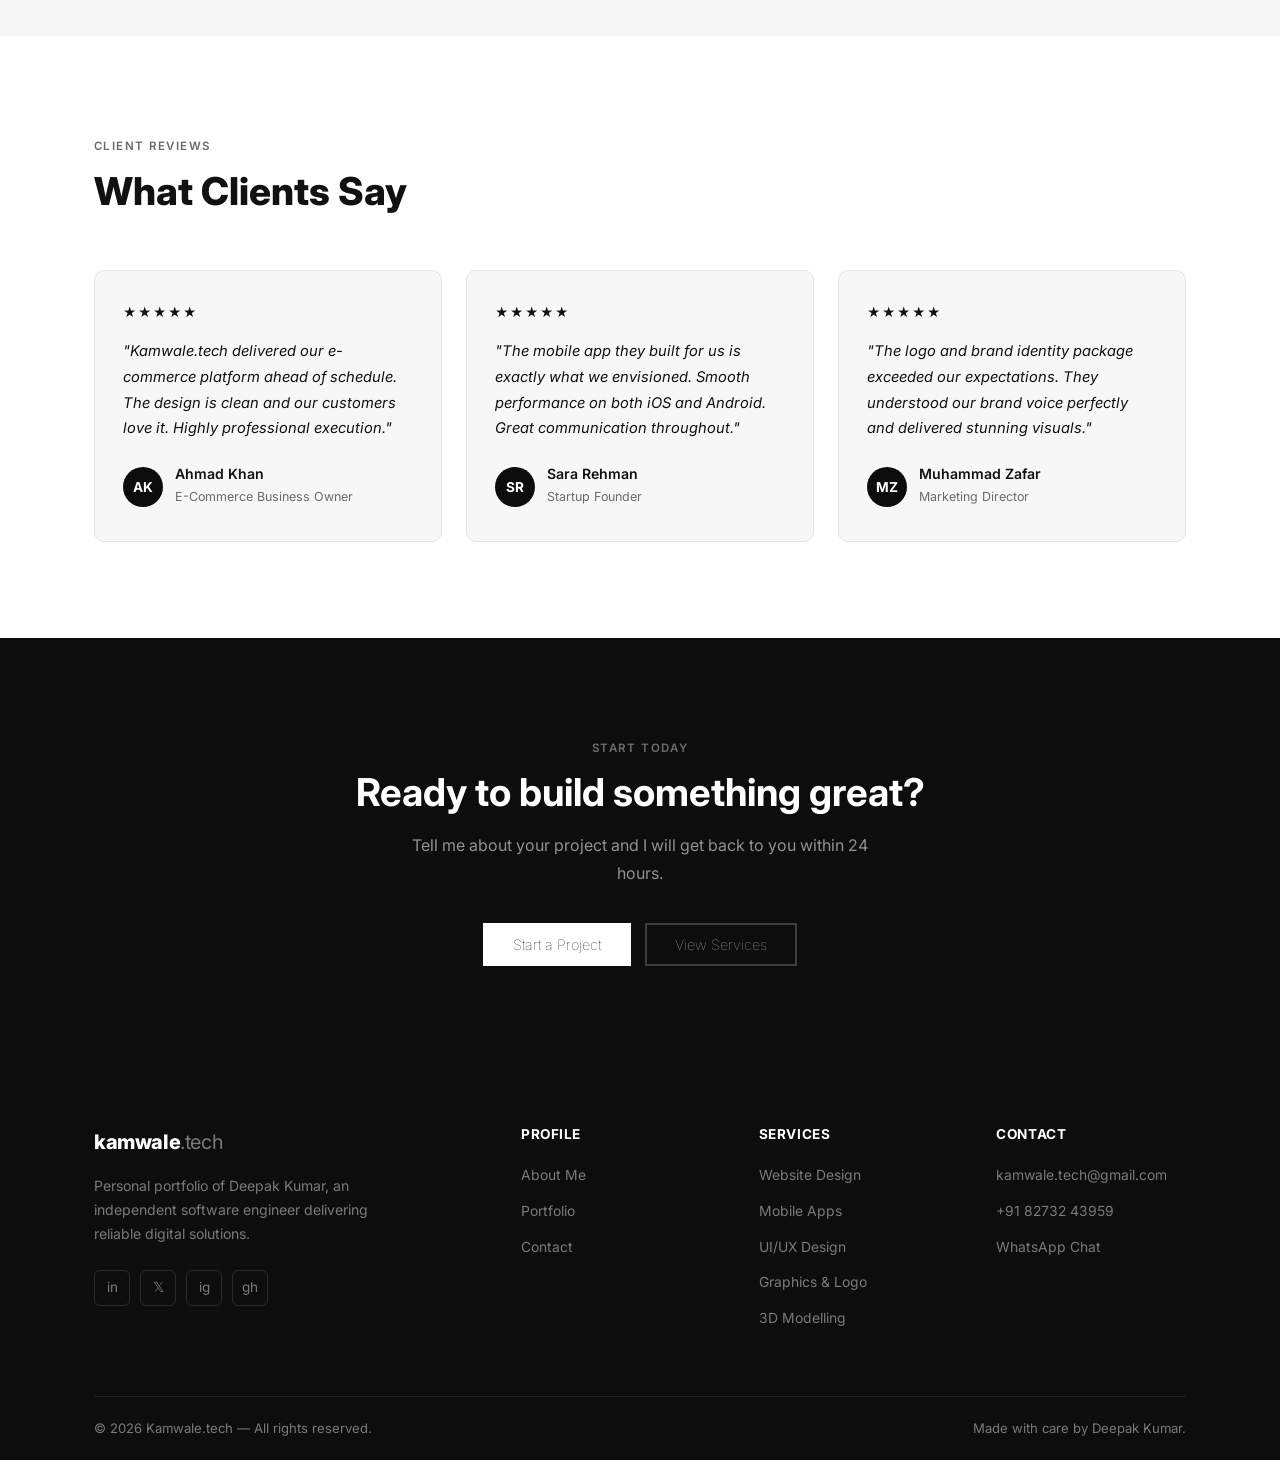
==== commit 263ba4a8: "some update" ====
--- a/index.html
+++ b/index.html
@@ -5,8 +5,8 @@
     <meta charset="UTF-8" />
     <meta name="viewport" content="width=device-width, initial-scale=1.0" />
     <meta name="description"
-        content="Kamwale.tech — Professional software development services including website design, mobile apps, UI/UX, graphics and 3D design." />
-    <title>Kamwale.tech — Software Development Services</title>
+        content="Deepak Kumar — Software Engineer with 3+ years of experience, providing professional website, app, UI/UX, graphics, and 3D design services." />
+    <title>Deepak Kumar | Software Engineer</title>
     <link rel="stylesheet" href="css/style.css" />
     <link rel="icon"
         href="/img/logo.png">
@@ -28,6 +28,7 @@
                 </ul>
                 <div class="nav-cta">
                     <a href="contact.html" class="btn btn-dark">Get a Quote</a>
+                    <button type="button" class="theme-toggle" aria-label="Toggle color theme">☾</button>
                 </div>
                 <button class="hamburger" id="hamburger" aria-label="Menu">
                     <span></span><span></span><span></span>
@@ -43,6 +44,7 @@
         <a href="contact.html">Contact</a>
         <div class="mobile-menu-cta">
             <a href="contact.html" class="btn btn-dark" style="width:100%;justify-content:center;">Get a Quote</a>
+            <button type="button" class="theme-toggle theme-toggle-mobile" aria-label="Toggle color theme">☾</button>
         </div>
     </nav>
 
@@ -55,21 +57,21 @@
                 Available for new projects
             </div>
             <h1>
-                We Build <em>Digital</em><br>
-                Products That Matter
+                Deepak Kumar<br>
+                <em>Software Engineer</em>
             </h1>
             <p class="hero-desc">
-                From concept to launch — websites, mobile apps, UI/UX, graphics, and 3D design.
-                We bring your ideas to life with clean, purposeful technology.
+                I am an independent software engineer with 3+ years of experience.
+                I build reliable websites, apps, UI/UX, graphics, and 3D solutions for growing businesses.
             </p>
             <div class="hero-actions">
                 <a href="services.html" class="btn btn-dark">Explore Services</a>
-                <a href="portfolio.html" class="btn btn-outline">View Our Work</a>
+                <a href="portfolio.html" class="btn btn-outline">View Portfolio</a>
             </div>
 
             <!-- ── Tech Carousel ────────────────────────── -->
             <div class="tech-strip">
-                <p class="tech-strip-label">Technologies &amp; Platforms We Work With</p>
+                <p class="tech-strip-label">Technologies &amp; Platforms I Work With</p>
                 <div class="carousel-wrapper">
                     <div class="carousel-track">
                         <!-- Set 1 -->
@@ -208,7 +210,7 @@
                     <p>Happy Clients</p>
                 </div>
                 <div class="hero-stat">
-                    <h3><span data-count="2" data-suffix=" Yrs">2 Yrs</span></h3>
+                    <h3><span data-count="3" data-suffix=" Yrs">3 Yrs</span></h3>
                     <p>Industry Experience</p>
                 </div>
                 <div class="hero-stat">
@@ -224,9 +226,9 @@
         <div class="container">
             <div class="services-header">
                 <div>
-                    <span class="section-tag">What We Do</span>
-                    <h2 class="section-title">Our Core Services</h2>
-                    <p class="section-desc">Everything your digital presence needs — under one roof.</p>
+                    <span class="section-tag">What I Do</span>
+                    <h2 class="section-title">Core Services</h2>
+                    <p class="section-desc">Complete digital services from one trusted software professional.</p>
                 </div>
                 <a href="services.html" class="btn btn-outline">All Services →</a>
             </div>
@@ -273,15 +275,15 @@
         <div class="container">
             <div class="why-us-grid">
                 <div>
-                    <span class="section-tag">Why Choose Us</span>
+                    <span class="section-tag">Why Work With Me</span>
                     <h2 class="section-title">Built for results, not just looks</h2>
-                    <p>We focus on what actually matters — performance, usability, and outcomes for your business.</p>
+                    <p>I focus on what actually matters — performance, usability, and outcomes for your business.</p>
                     <div class="why-list">
                         <div class="why-item reveal">
                             <div class="why-item-icon"><img src="https://cdn.jsdelivr.net/npm/lucide-static@0.344.0/icons/zap.svg" alt="Fast Delivery" /></div>
                             <div>
                                 <h4>Fast Delivery</h4>
-                                <p>We work in focused sprints and deliver on time — without cutting corners on quality.
+                                <p>I work in focused sprints and deliver on time without compromising quality.
                                 </p>
                             </div>
                         </div>
@@ -304,13 +306,13 @@
                             <div class="why-item-icon"><img src="https://cdn.jsdelivr.net/npm/lucide-static@0.344.0/icons/shield.svg" alt="Support" /></div>
                             <div>
                                 <h4>Post-Launch Support</h4>
-                                <p>We don't disappear after delivery. Ongoing maintenance and support always available.
+                                <p>I stay available after delivery for maintenance, improvements, and support.
                                 </p>
                             </div>
                         </div>
                     </div>
                     <div style="margin-top:32px;">
-                        <a href="about.html" class="btn btn-dark">Learn More About Us</a>
+                        <a href="about.html" class="btn btn-dark">Learn More About Me</a>
                     </div>
                 </div>
                 <div class="why-visual reveal">
@@ -327,7 +329,7 @@
                         <p>Happy Clients</p>
                     </div>
                     <div class="why-card">
-                        <h3 data-count="2" data-suffix=" Yrs">2 Yrs</h3>
+                        <h3 data-count="3" data-suffix=" Yrs"></h3>
                         <p>Experience</p>
                     </div>
                 </div>
@@ -339,8 +341,8 @@
     <section class="process">
         <div class="container">
             <div style="text-align:center;margin-bottom:0;">
-                <span class="section-tag">How We Work</span>
-                <h2 class="section-title">Our Simple Process</h2>
+                <span class="section-tag">How I Work</span>
+                <h2 class="section-title">Simple Project Process</h2>
                 <p class="section-desc" style="margin:0 auto;">A straightforward, transparent workflow from discovery to
                     delivery.</p>
             </div>
@@ -348,7 +350,7 @@
                 <div class="step">
                     <div class="step-num">01</div>
                     <h3>Discovery</h3>
-                    <p>We listen carefully to your goals, audience, and requirements to build a solid foundation.</p>
+                    <p>I listen carefully to your goals, audience, and requirements to build a solid foundation.</p>
                 </div>
                 <div class="step">
                     <div class="step-num">02</div>
@@ -358,12 +360,12 @@
                 <div class="step">
                     <div class="step-num">03</div>
                     <h3>Development</h3>
-                    <p>We build with clean, scalable code — delivering a fast, reliable, production-ready product.</p>
+                    <p>I build with clean, scalable code and deliver a fast, reliable, production-ready product.</p>
                 </div>
                 <div class="step">
                     <div class="step-num">04</div>
                     <h3>Launch & Support</h3>
-                    <p>We handle deployment, testing, and stay available for ongoing improvements and support.</p>
+                    <p>I handle deployment, testing, and remain available for ongoing improvements and support.</p>
                 </div>
             </div>
         </div>
@@ -378,7 +380,7 @@
                 <div class="testi-card reveal">
                     <div class="testi-stars">★★★★★</div>
                     <blockquote>"Kamwale.tech delivered our e-commerce platform ahead of schedule. The design is clean
-                        and our customers love it. Highly professional team."</blockquote>
+                        and our customers love it. Highly professional execution."</blockquote>
                     <div class="testi-author">
                         <div class="testi-avatar">AK</div>
                         <div>
@@ -418,13 +420,12 @@
     <!-- ══ CTA BANNER ═══════════════════════════════════════ -->
     <section class="cta-banner">
         <div class="container">
-            <span class="section-tag" style="color:rgba(255,255,255,0.4);">Start Today</span>
+            <span class="section-tag">Start Today</span>
             <h2>Ready to build something great?</h2>
-            <p>Tell us about your project and we'll get back to you within 24 hours.</p>
+            <p>Tell me about your project and I will get back to you within 24 hours.</p>
             <div class="btn-actions">
                 <a href="contact.html" class="btn btn-white">Start a Project</a>
-                <a href="services.html" class="btn btn-outline"
-                    style="border-color:rgba(255,255,255,0.2); ">View Services</a>
+                <a href="services.html" class="btn btn-outline">View Services</a>
             </div>
         </div>
     </section>
@@ -435,19 +436,19 @@
             <div class="footer-grid">
                 <div class="footer-brand">
                     <a href="index.html" class="nav-logo">kamwale<span>.tech</span></a>
-                    <p>A software development studio delivering clean, professional digital solutions — websites, apps,
-                        design, and more.</p>
+                    <p>Personal portfolio of Deepak Kumar, an independent software engineer delivering reliable digital
+                        solutions.</p>
                     <div class="footer-social">
-                        <a href="https://www.linkedin.com/in/kamwale-tech" class="social-icon" title="LinkedIn">in</a>
+                        <a href="https://www.linkedin.com/in/deepakkumar2244/" target="_blank" rel="noopener" class="social-icon" title="LinkedIn">in</a>
                         <a href="#" class="social-icon" title="Twitter/X">𝕏</a>
                         <a href="#" class="social-icon" title="Instagram">ig</a>
-                        <a href="#" class="social-icon" title="GitHub">gh</a>
+                        <a href="https://github.com/deepakkumar182002" target="_blank" rel="noopener" class="social-icon" title="GitHub">gh</a>
                     </div>
                 </div>
                 <div class="footer-col">
-                    <h4>Company</h4>
+                    <h4>Profile</h4>
                     <ul>
-                        <li><a href="about.html">About Us</a></li>
+                        <li><a href="about.html">About Me</a></li>
                         <li><a href="portfolio.html">Portfolio</a></li>
                         <li><a href="contact.html">Contact</a></li>
                     </ul>
@@ -467,13 +468,13 @@
                     <ul>
                         <li><a href="mailto:kamwale.tech@gmail.com">kamwale.tech@gmail.com</a></li>
                         <li><a href="tel:+918273243959">+91 82732 43959</a></li>
-                        <li><a href="https://wa.me/918273243959" target="_blank">WhatsApp Us</a></li>
+                        <li><a href="https://wa.me/918273243959" target="_blank">WhatsApp Chat</a></li>
                     </ul>
                 </div>
             </div>
             <div class="footer-bottom">
                 <p>&copy; 2026 Kamwale.tech — All rights reserved.</p>
-                <p>Made with care by the Kamwale team.</p>
+                <p>Made with care by Deepak Kumar.</p>
             </div>
         </div>
     </footer>
--- a/css/style.css
+++ b/css/style.css
@@ -26,6 +26,42 @@
   --transition: 0.25s ease;
   --shadow:     0 2px 16px rgba(0,0,0,0.07);
   --shadow-md:  0 4px 32px rgba(0,0,0,0.10);
+  --nav-bg:     rgba(255, 255, 255, 0.95);
+  --footer-bg:  #0d0d0d;
+  --footer-text:#ffffff;
+  --footer-muted: rgba(255,255,255,0.45);
+  --footer-border: rgba(255,255,255,0.08);
+  --footer-icon-border: rgba(255,255,255,0.12);
+  --footer-icon-hover: rgba(255,255,255,0.35);
+  --cta-muted: rgba(255,255,255,0.55);
+  --cta-soft: rgba(255,255,255,0.4);
+  --cta-outline: rgba(255,255,255,0.2);
+  --cta-outline-text: rgba(255,255,255,0.7);
+}
+
+body[data-theme='dark'] {
+  --bg:         #0f1115;
+  --bg-soft:    #171a20;
+  --bg-dark:    #f3f5f7;
+  --bg-dark2:   #d4d8de;
+  --text:       #f3f5f7;
+  --text-muted: #a2acb8;
+  --border:     #2a2f38;
+  --accent:     #f3f5f7;
+  --white:      #0f1115;
+  --shadow:     0 2px 16px rgba(0,0,0,0.35);
+  --shadow-md:  0 8px 40px rgba(0,0,0,0.45);
+  --nav-bg:     rgba(15, 17, 21, 0.92);
+  --footer-bg:  #090b10;
+  --footer-text:#f3f5f7;
+  --footer-muted: rgba(243,245,247,0.58);
+  --footer-border: rgba(243,245,247,0.12);
+  --footer-icon-border: rgba(243,245,247,0.2);
+  --footer-icon-hover: rgba(243,245,247,0.45);
+  --cta-muted: rgba(17,17,17,0.72);
+  --cta-soft: rgba(17,17,17,0.58);
+  --cta-outline: rgba(17,17,17,0.22);
+  --cta-outline-text: rgba(17,17,17,0.78);
 }
 
 html {
@@ -112,11 +148,11 @@
 }
 
 .btn-dark:hover {
-  background: #2a2a2a;
-  border-color: #2a2a2a;
-}
-
-.btn .btn-outline {
+  background: var(--bg-dark2);
+  border-color: var(--bg-dark2);
+}
+
+.btn-outline {
   /* color: white; */
   background: transparent;
   /* color: var(--text); */
@@ -124,10 +160,8 @@
 }
 
 .btn-outline:hover {
-  color: white;
-  /* background: var(--bg-soft); */
-  background-color: black;
-
+  color: var(--white);
+  background-color: var(--bg-dark);
   border-color: var(--text);
 }
 
@@ -147,7 +181,7 @@
   position: sticky;
   top: 0;
   z-index: 999;
-  background: rgba(255, 255, 255, 0.95);
+  background: var(--nav-bg);
   backdrop-filter: blur(12px);
   -webkit-backdrop-filter: blur(12px);
   border-bottom: 1px solid var(--border);
@@ -219,6 +253,31 @@
   gap: 12px;
 }
 
+.theme-toggle {
+  width: 42px;
+  height: 38px;
+  border: 1px solid var(--border);
+  background: var(--bg-soft);
+  color: var(--text);
+  border-radius: 999px;
+  font-size: 1.15rem;
+  font-weight: 700;
+  line-height: 1;
+  cursor: pointer;
+  transition: all var(--transition);
+}
+
+.theme-toggle:hover {
+  background: var(--bg-dark);
+  color: var(--white);
+  border-color: var(--bg-dark);
+}
+
+.theme-toggle-mobile {
+  width: 100%;
+  margin-top: 10px;
+}
+
 .hamburger {
   display: none;
   flex-direction: column;
@@ -579,9 +638,23 @@
 }
 
 .cta-banner p {
-  color: rgba(255,255,255,0.55);
+  color: var(--cta-muted);
   margin: 0 auto 36px;
   max-width: 500px;
+}
+
+.cta-banner .section-tag {
+  color: var(--cta-soft);
+}
+
+.cta-banner .btn-outline {
+  border-color: var(--cta-outline) !important;
+  color: var(--cta-outline-text) !important;
+}
+
+.cta-banner .btn-outline:hover {
+  border-color: var(--text) !important;
+  color: var(--white) !important;
 }
 
 .cta-banner .btn-actions {
@@ -930,8 +1003,8 @@
 
 /* ── Footer ────────────────────────────────────────── */
 .footer {
-  background: var(--bg-dark);
-  color: var(--white);
+  background: var(--footer-bg);
+  color: var(--footer-text);
   padding-top: 64px;
 }
 
@@ -940,22 +1013,22 @@
   grid-template-columns: 2fr 1fr 1fr 1fr;
   gap: 48px;
   padding-bottom: 56px;
-  border-bottom: 1px solid rgba(255,255,255,0.08);
+  border-bottom: 1px solid var(--footer-border);
 }
 
 .footer-brand .nav-logo {
-  color: var(--white);
+  color: var(--footer-text);
   display: inline-block;
   margin-bottom: 16px;
 }
 
 .footer-brand .nav-logo span {
-  color: rgba(255,255,255,0.45);
+  color: var(--footer-muted);
 }
 
 .footer-brand p {
   font-size: 0.88rem;
-  color: rgba(255,255,255,0.45);
+  color: var(--footer-muted);
   line-height: 1.7;
   max-width: 280px;
 }
@@ -970,24 +1043,24 @@
   width: 36px;
   height: 36px;
   border-radius: var(--radius);
-  border: 1px solid rgba(255,255,255,0.12);
+  border: 1px solid var(--footer-icon-border);
   display: flex;
   align-items: center;
   justify-content: center;
   font-size: 0.85rem;
-  color: rgba(255,255,255,0.55);
+  color: var(--footer-muted);
   transition: all var(--transition);
 }
 
 .social-icon:hover {
-  border-color: rgba(255,255,255,0.35);
-  color: var(--white);
+  border-color: var(--footer-icon-hover);
+  color: var(--footer-text);
 }
 
 .footer-col h4 {
   font-size: 0.85rem;
   font-weight: 700;
-  color: var(--white);
+  color: var(--footer-text);
   margin-bottom: 20px;
   letter-spacing: 0.04em;
   text-transform: uppercase;
@@ -999,12 +1072,12 @@
 
 .footer-col ul li a {
   font-size: 0.87rem;
-  color: rgba(255,255,255,0.45);
+  color: var(--footer-muted);
   transition: color var(--transition);
 }
 
 .footer-col ul li a:hover {
-  color: var(--white);
+  color: var(--footer-text);
 }
 
 .footer-bottom {
@@ -1018,7 +1091,7 @@
 
 .footer-bottom p {
   font-size: 0.82rem;
-  color: rgba(255,255,255,0.3);
+  color: var(--footer-muted);
 }
 
 /* ── Mobile Navigation Menu ────────────────────────── */
@@ -1035,6 +1108,19 @@
   flex-direction: column;
   gap: 4px;
   box-shadow: var(--shadow-md);
+}
+
+body[data-theme='dark'] .service-icon img,
+body[data-theme='dark'] .service-full-card .service-icon img,
+body[data-theme='dark'] .why-item-icon img,
+body[data-theme='dark'] .contact-item-icon img,
+body[data-theme='dark'] .value-icon img,
+body[data-theme='dark'] .carousel-item img {
+  filter: brightness(0) saturate(100%) invert(95%) sepia(6%) saturate(210%) hue-rotate(174deg) brightness(98%) contrast(93%);
+}
+
+body[data-theme='dark'] .testi-stars {
+  color: #f3f5f7;
 }
 
 .mobile-menu.open { display: flex; }
@@ -1225,7 +1311,7 @@
 }
 
 .scroll-top:hover {
-  background: #2a2a2a;
+  background: var(--bg-dark2);
   transform: translateY(-2px);
 }
 
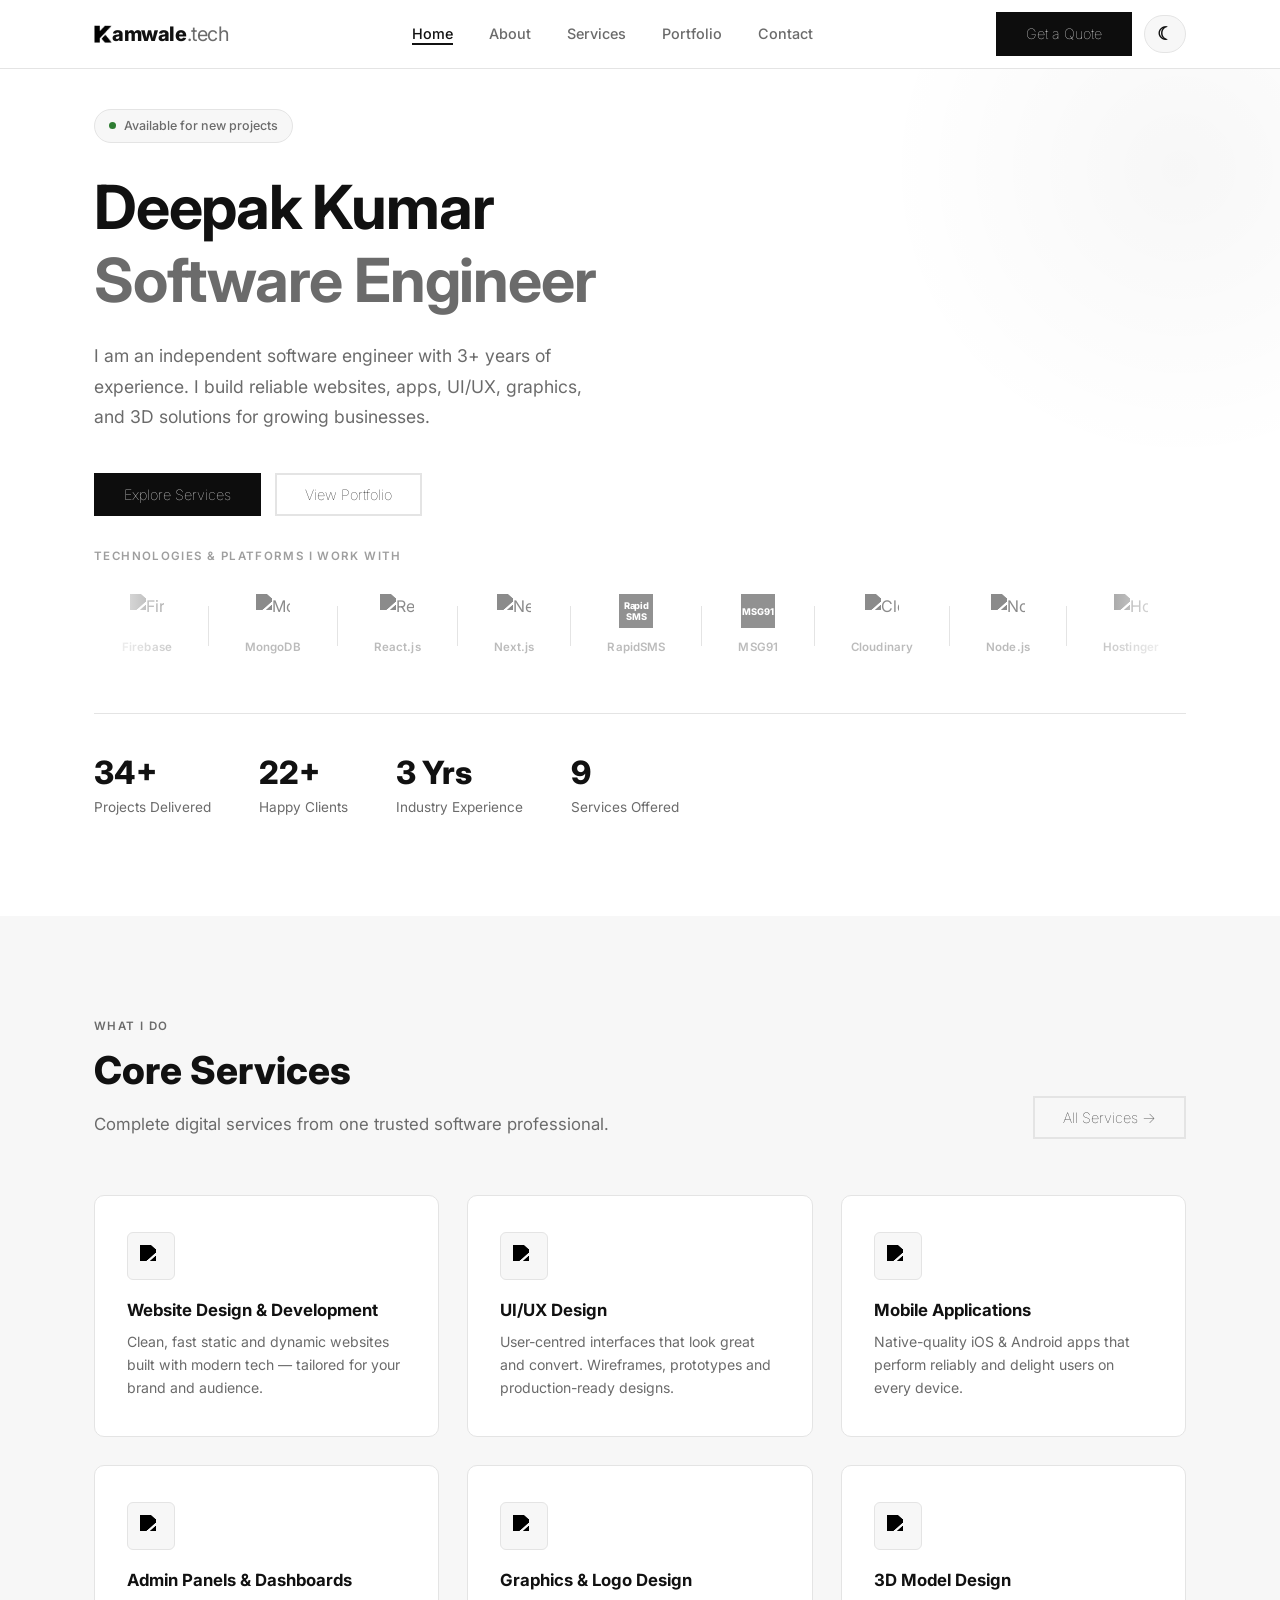
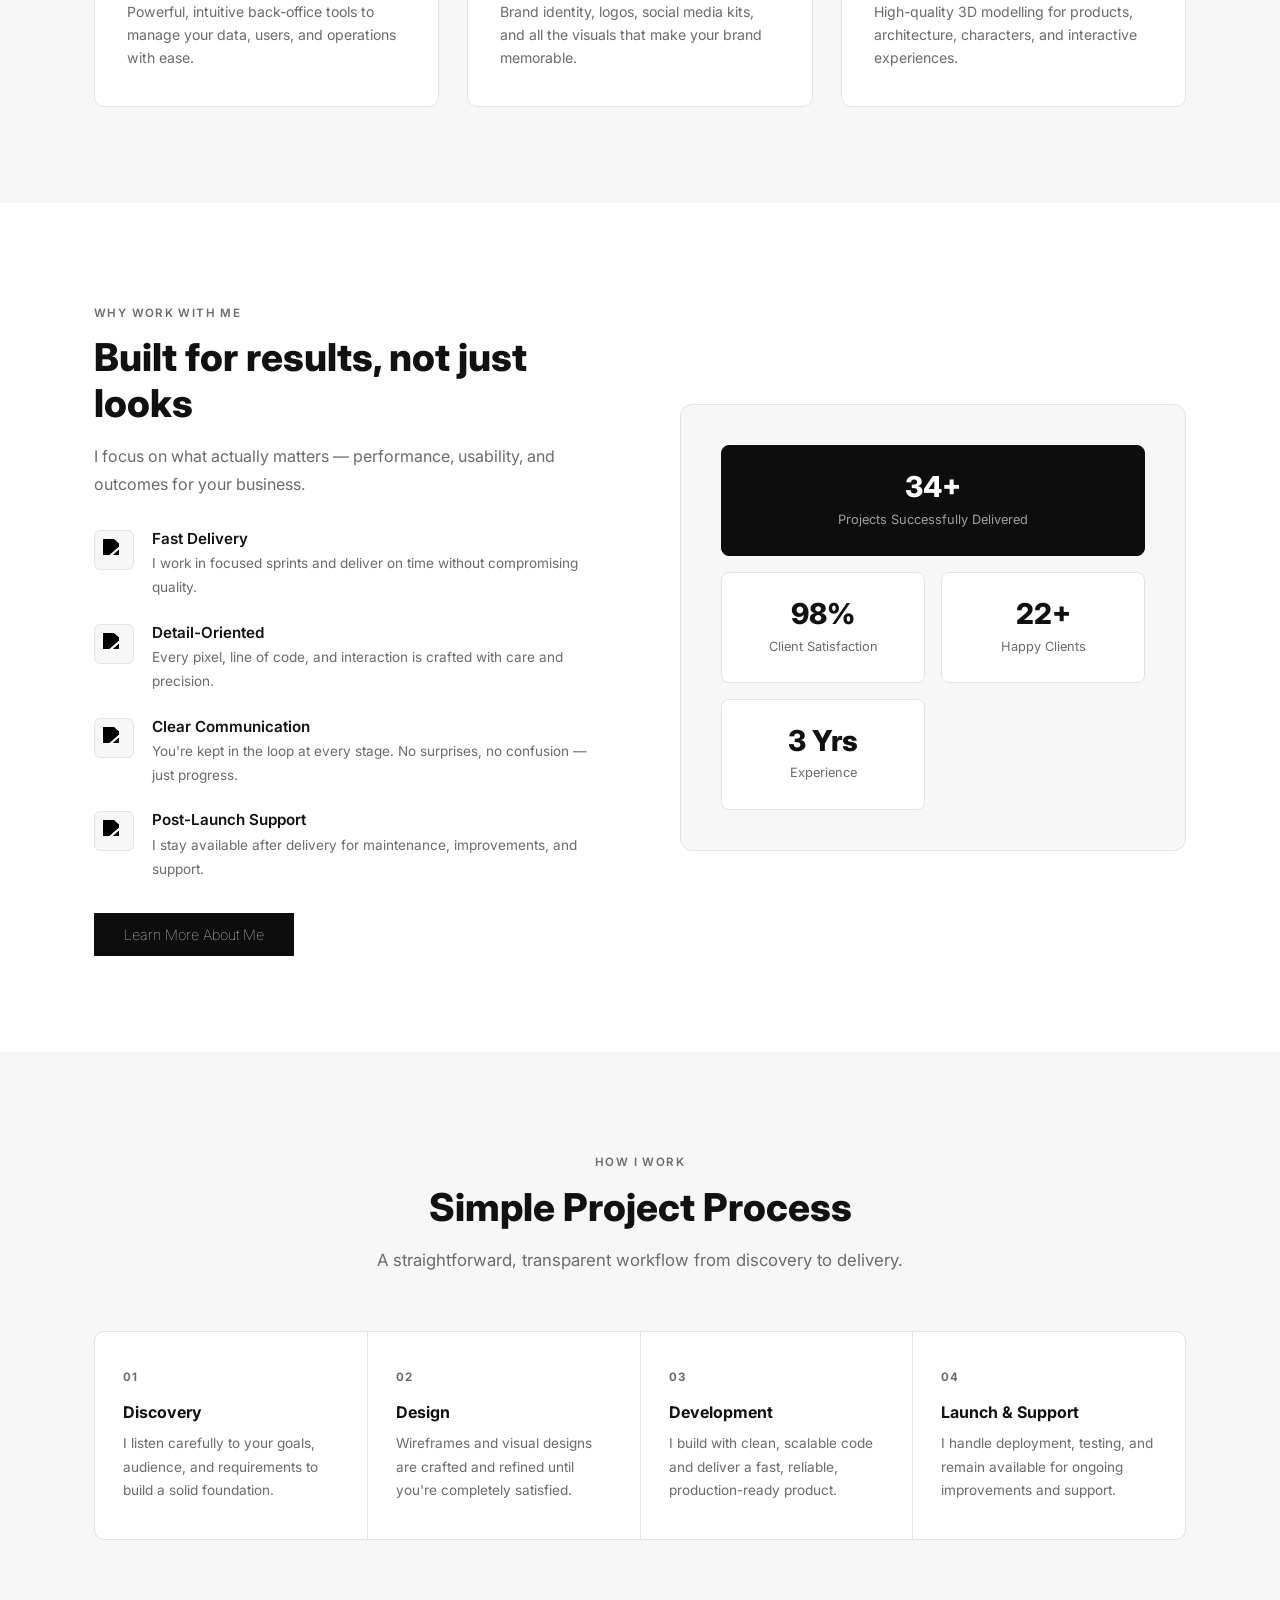
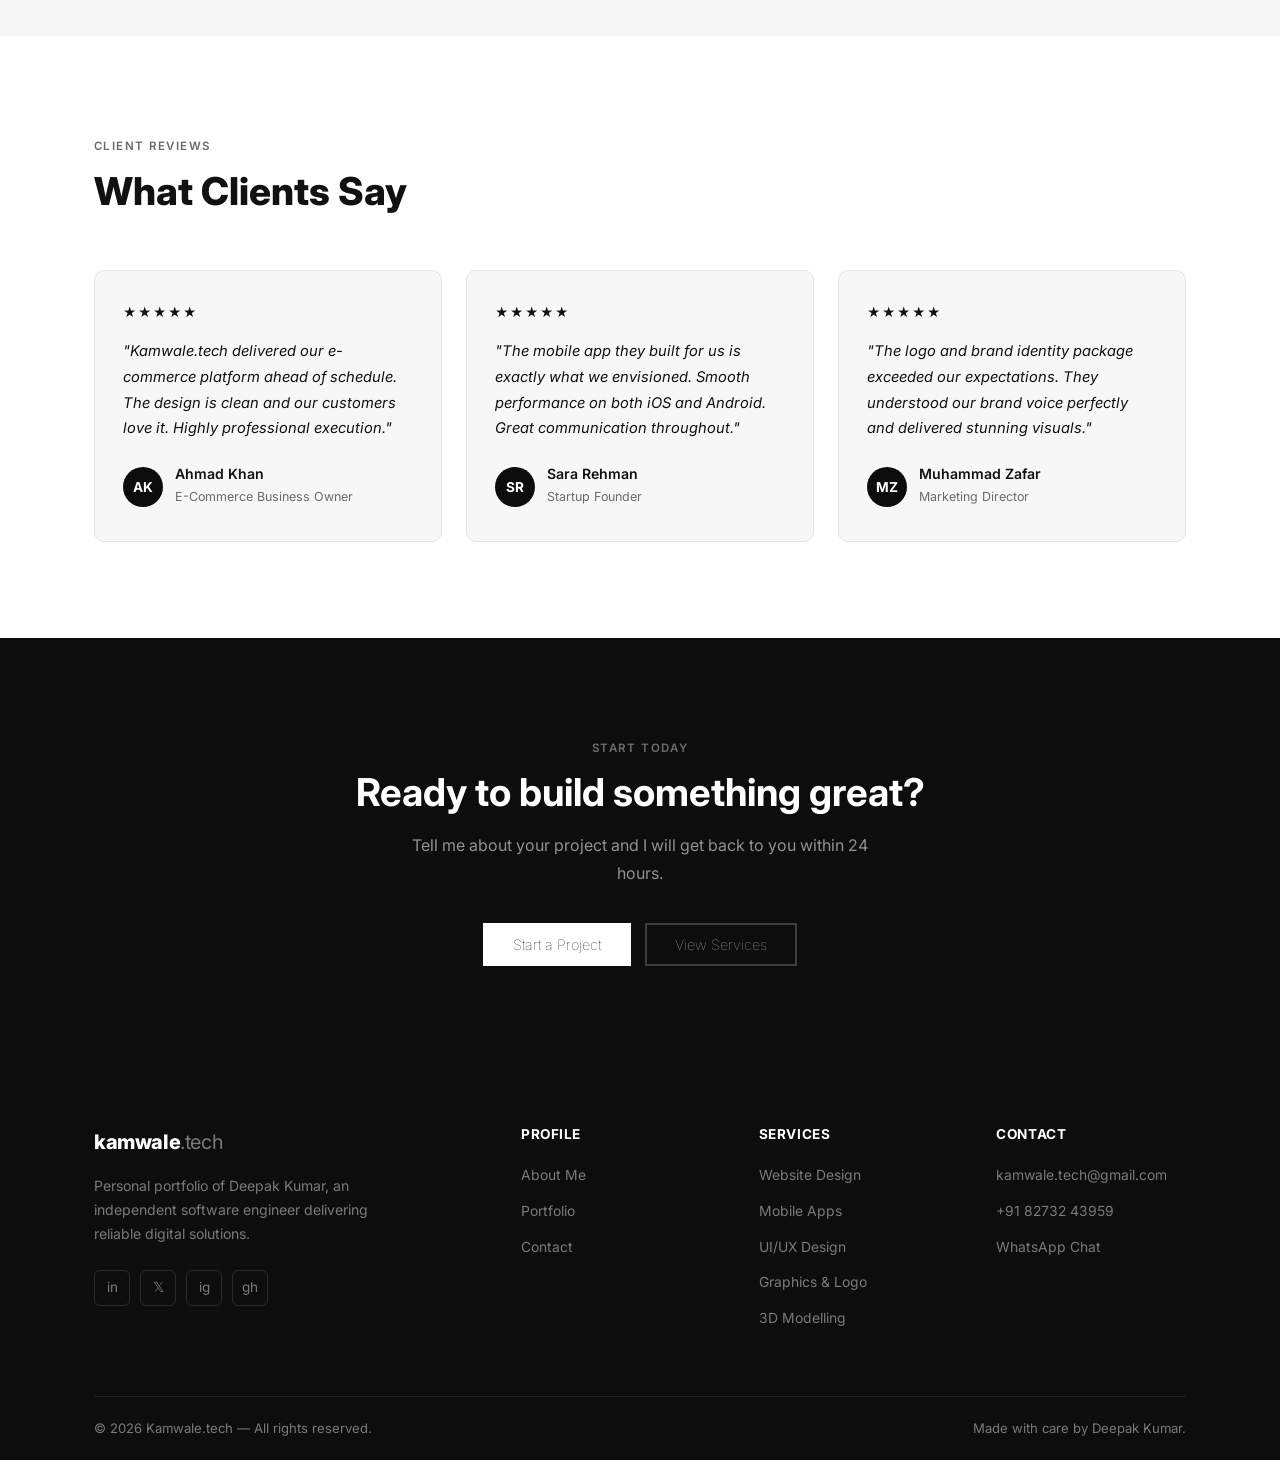
==== commit 1c1d35a1: "some changes" ====
--- a/index.html
+++ b/index.html
@@ -18,7 +18,7 @@
     <nav class="navbar" id="navbar">
         <div class="container">
             <div class="nav-inner">
-                <a href="index.html" class="nav-logo" style="display: flex; align-items: top; height: 20px;"><img src="/img/removebg-logo.png" style="margin-top: 5px;" height="18" width="18" alt="./img/logo.png">amwale<span>.tech</span></a>
+                <a href="index.html" class="nav-logo" style="display: flex; align-items: top; height: 20px;"><img src="/img/dark-logo.png" data-logo-dark="/img/dark-logo.png" data-logo-light="/img/light-logo.png" style="margin-top: 5px;" height="18" width="18" alt="./img/logo.png">amwale<span>.tech</span></a>
                 <ul class="nav-links">
                     <li><a href="index.html">Home</a></li>
                     <li><a href="about.html">About</a></li>
--- a/css/style.css
+++ b/css/style.css
@@ -207,6 +207,30 @@
   letter-spacing: -0.02em;
 }
 
+.navbar .nav-logo {
+  display: inline-flex;
+  align-items: center !important;
+  gap: 0;
+  min-height: 20px;
+}
+
+.navbar .nav-logo img[data-logo-dark][data-logo-light] {
+  width: 18px;
+  height: 18px;
+  margin-top: 0 !important;
+  margin-right: 0;
+  object-fit: contain;
+  object-position: center;
+  display: block;
+  transform: scale(1);
+  transform-origin: center;
+  transition: transform var(--transition);
+}
+
+body[data-theme='dark'] .navbar .nav-logo img[data-logo-dark][data-logo-light] {
+  transform: scale(1.12);
+}
+
 .nav-logo span {
   color: var(--text-muted);
   font-weight: 400;
@@ -712,8 +736,50 @@
   margin-top: 48px;
 }
 
+.team-groups {
+  display: grid;
+  grid-template-columns: repeat(2, 1fr);
+  gap: 24px;
+  margin-top: 40px;
+}
+
+.team-group {
+  background: var(--bg-soft);
+  border: 1px solid var(--border);
+  border-radius: 10px;
+  padding: 24px;
+}
+
+.team-group h3 {
+  font-size: 1rem;
+  margin-bottom: 10px;
+}
+
+.team-group p {
+  font-size: 0.88rem;
+  margin-bottom: 14px;
+}
+
+.team-member-list {
+  
+  margin: 0;
+  padding-left: 18px;
+  color: var(--text-muted);
+  font-size: 0.84rem;
+}
+
+.team-member-list li + li {
+  margin-top: 6px;
+}
+.team-grid{
+  display: flex;
+    justify-content: center;
+    flex-wrap: wrap;
+}
+
 .team-card {
   text-align: center;
+  
 }
 
 .team-avatar {
